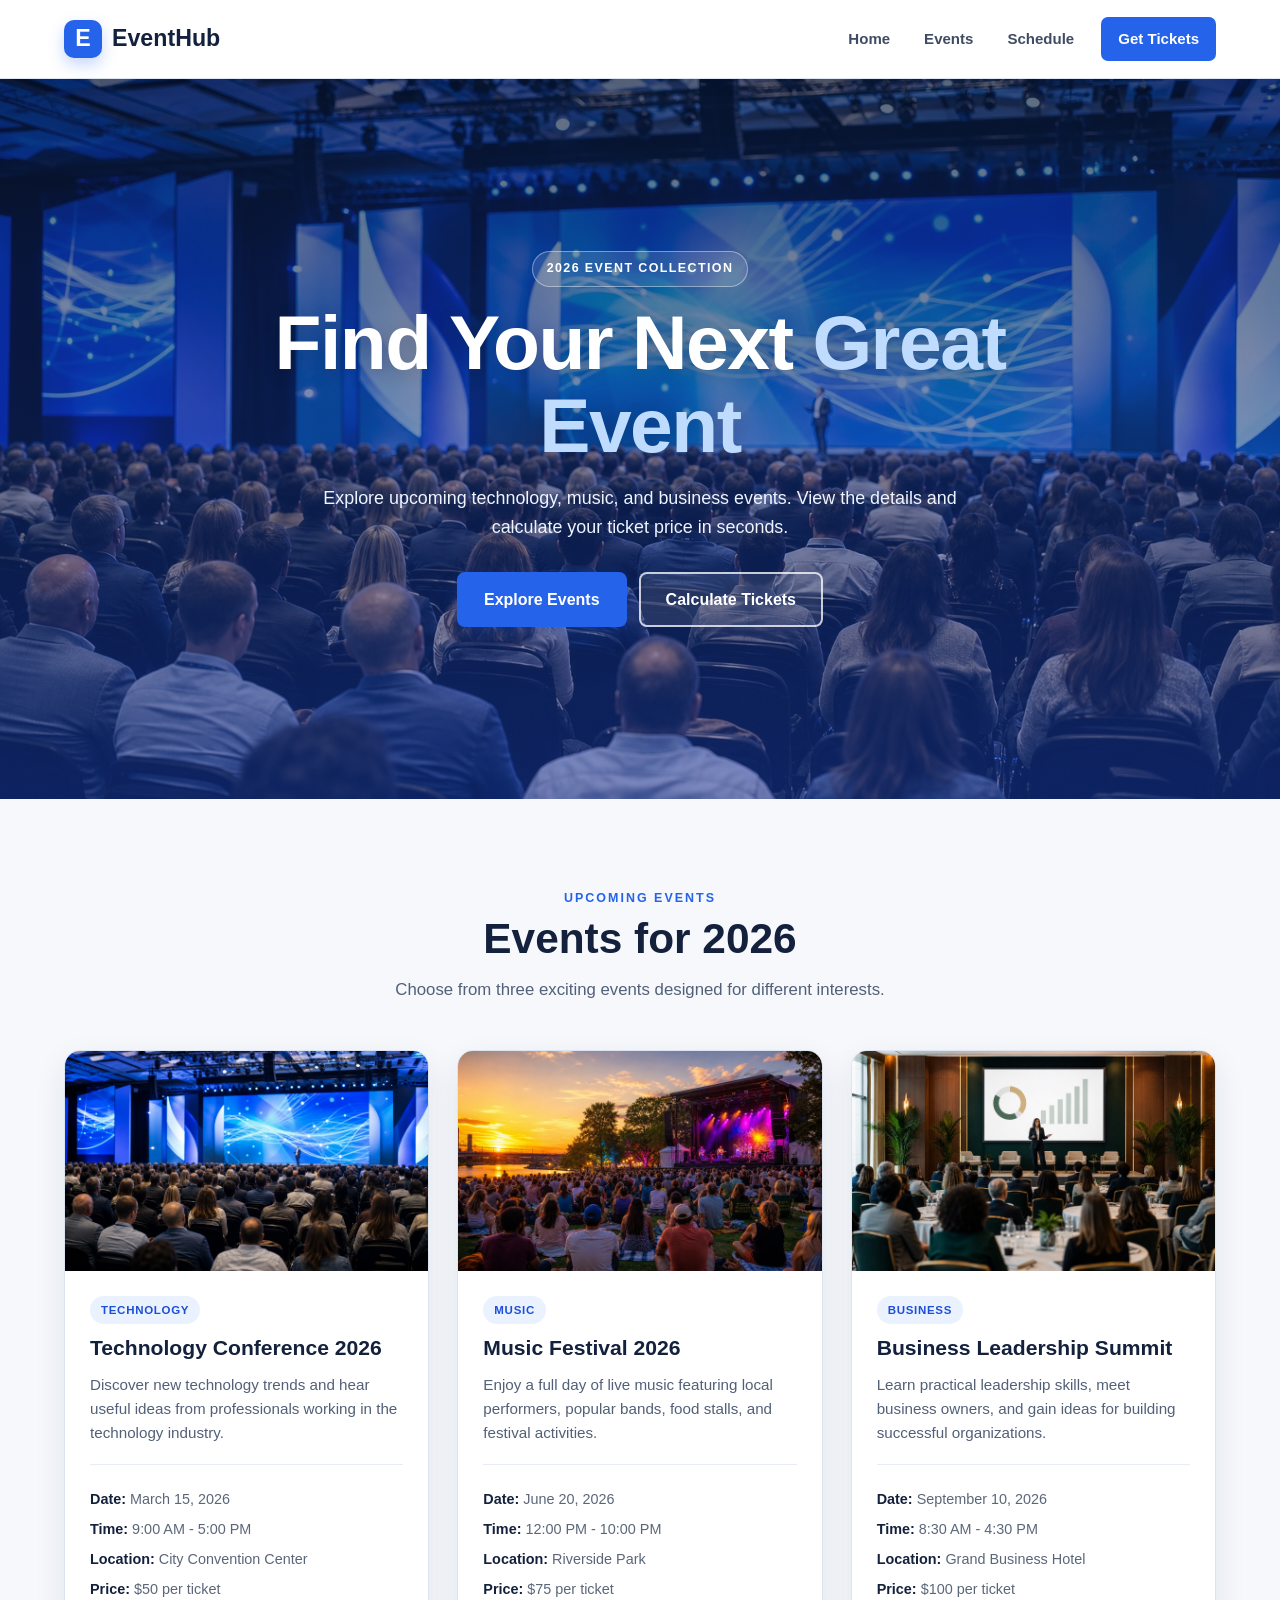
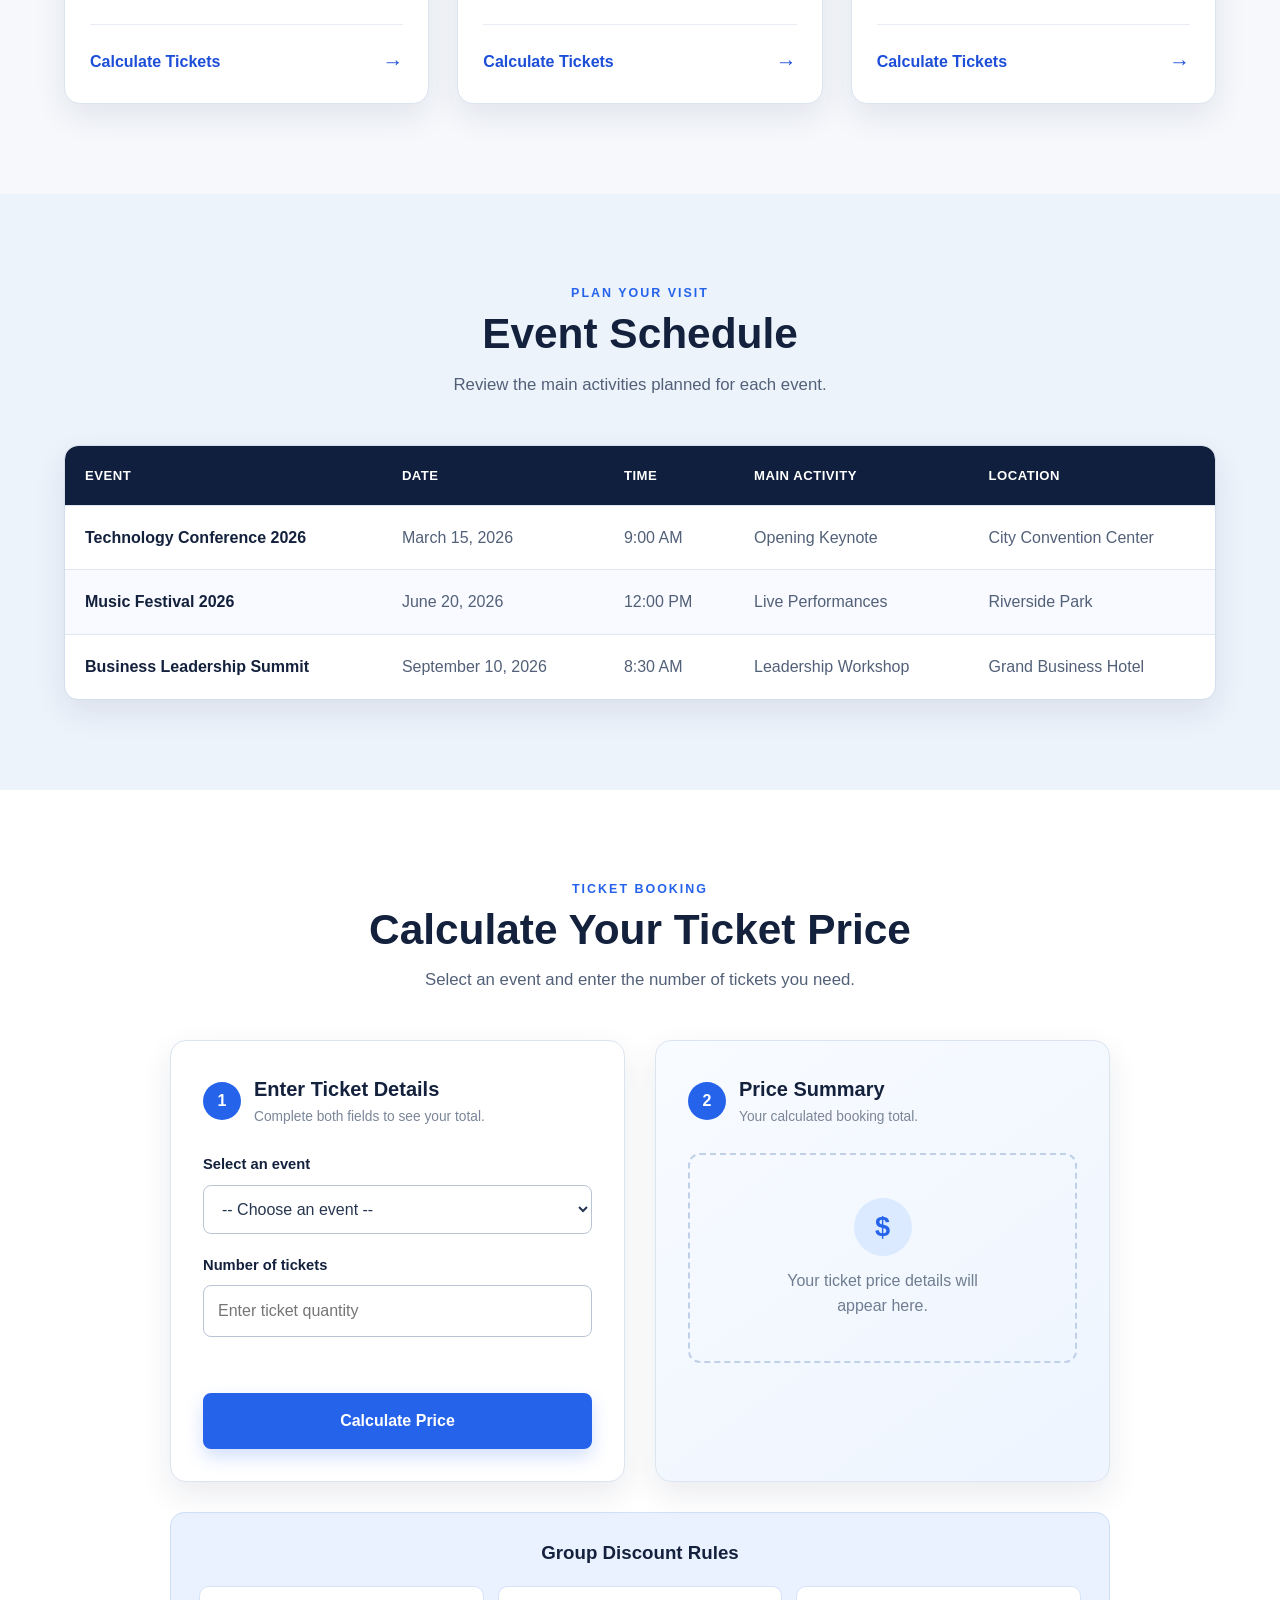
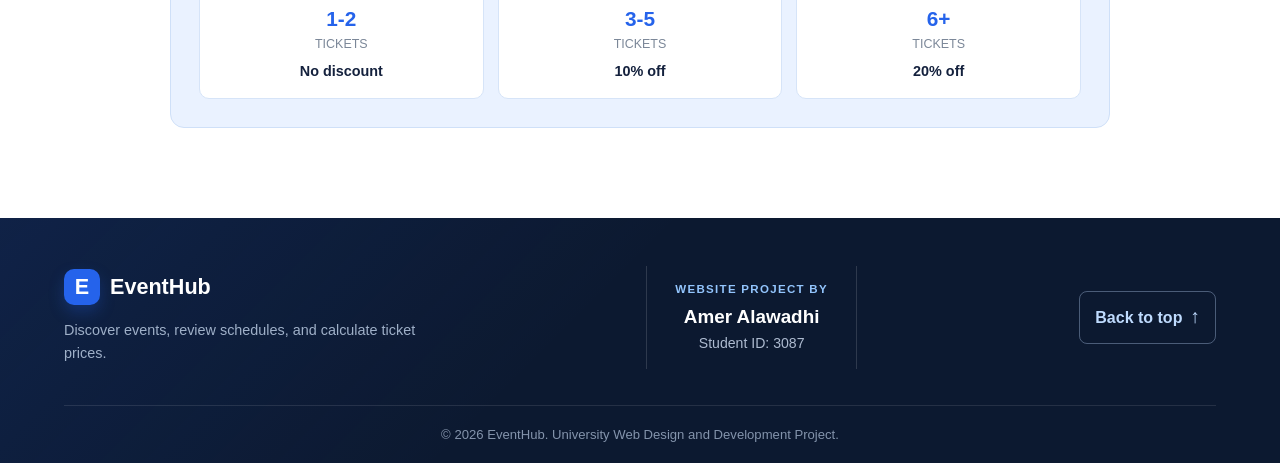
==== event-information-website/index.html @ 2c6b584b "Add event information website" ====
<!DOCTYPE html>
<html lang="en">
<head>
    <meta charset="UTF-8">
    <meta name="viewport" content="width=device-width, initial-scale=1.0">
    <meta name="description" content="View upcoming events, schedules, and calculate ticket prices.">
    <title>EventHub | Event Information Website</title>
    <link rel="stylesheet" href="style.css">
</head>
<body>
    <!-- Website header and navigation -->
    <header class="site-header">
        <div class="container header-content">
            <a class="logo" href="#home">
                <span class="logo-mark">E</span>
                <span>EventHub</span>
            </a>

            <nav aria-label="Main navigation">
                <ul class="nav-list">
                    <li><a href="#home">Home</a></li>
                    <li><a href="#events">Events</a></li>
                    <li><a href="#schedule">Schedule</a></li>
                    <li><a class="nav-button" href="#tickets">Get Tickets</a></li>
                </ul>
            </nav>
        </div>
    </header>

    <main>
        <!-- Introductory section -->
        <section class="hero" id="home">
            <div class="container hero-content">
                <p class="hero-badge">2026 Event Collection</p>
                <h1>Find Your Next <span>Great Event</span></h1>
                <p>
                    Explore upcoming technology, music, and business events.
                    View the details and calculate your ticket price in seconds.
                </p>
                <div class="hero-actions">
                    <a class="button" href="#events">Explore Events</a>
                    <a class="button button-secondary" href="#tickets">Calculate Tickets</a>
                </div>
            </div>
        </section>

        <!-- Event cards section -->
        <section class="section" id="events">
            <div class="container">
                <div class="section-heading">
                    <p class="section-label">Upcoming Events</p>
                    <h2>Events for 2026</h2>
                    <p>Choose from three exciting events designed for different interests.</p>
                </div>

                <div class="event-grid">
                    <article class="event-card">
                        <img
                            src="images/technology-conference.jpg"
                            alt="Audience watching a presentation at a modern technology conference"
                        >
                        <div class="event-card-content">
                            <span class="event-category">Technology</span>
                            <h3>Technology Conference 2026</h3>
                            <p>
                                Discover new technology trends and hear useful ideas
                                from professionals working in the technology industry.
                            </p>
                            <ul class="event-details">
                                <li><strong>Date:</strong> March 15, 2026</li>
                                <li><strong>Time:</strong> 9:00 AM - 5:00 PM</li>
                                <li><strong>Location:</strong> City Convention Center</li>
                                <li><strong>Price:</strong> $50 per ticket</li>
                            </ul>
                            <a class="card-link" href="#tickets" data-event="technology">
                                Calculate Tickets <span aria-hidden="true">&rarr;</span>
                            </a>
                        </div>
                    </article>

                    <article class="event-card">
                        <img
                            src="images/music-festival.jpg"
                            alt="Crowd enjoying an outdoor music festival at sunset"
                        >
                        <div class="event-card-content">
                            <span class="event-category">Music</span>
                            <h3>Music Festival 2026</h3>
                            <p>
                                Enjoy a full day of live music featuring local performers,
                                popular bands, food stalls, and festival activities.
                            </p>
                            <ul class="event-details">
                                <li><strong>Date:</strong> June 20, 2026</li>
                                <li><strong>Time:</strong> 12:00 PM - 10:00 PM</li>
                                <li><strong>Location:</strong> Riverside Park</li>
                                <li><strong>Price:</strong> $75 per ticket</li>
                            </ul>
                            <a class="card-link" href="#tickets" data-event="music">
                                Calculate Tickets <span aria-hidden="true">&rarr;</span>
                            </a>
                        </div>
                    </article>

                    <article class="event-card">
                        <img
                            src="images/business-summit.jpg"
                            alt="Professional presenter speaking at a business leadership summit"
                        >
                        <div class="event-card-content">
                            <span class="event-category">Business</span>
                            <h3>Business Leadership Summit</h3>
                            <p>
                                Learn practical leadership skills, meet business owners,
                                and gain ideas for building successful organizations.
                            </p>
                            <ul class="event-details">
                                <li><strong>Date:</strong> September 10, 2026</li>
                                <li><strong>Time:</strong> 8:30 AM - 4:30 PM</li>
                                <li><strong>Location:</strong> Grand Business Hotel</li>
                                <li><strong>Price:</strong> $100 per ticket</li>
                            </ul>
                            <a class="card-link" href="#tickets" data-event="business">
                                Calculate Tickets <span aria-hidden="true">&rarr;</span>
                            </a>
                        </div>
                    </article>
                </div>
            </div>
        </section>

        <!-- Event schedule table -->
        <section class="section schedule-section" id="schedule">
            <div class="container">
                <div class="section-heading">
                    <p class="section-label">Plan Your Visit</p>
                    <h2>Event Schedule</h2>
                    <p>Review the main activities planned for each event.</p>
                </div>

                <div class="table-wrapper">
                    <table>
                        <thead>
                            <tr>
                                <th>Event</th>
                                <th>Date</th>
                                <th>Time</th>
                                <th>Main Activity</th>
                                <th>Location</th>
                            </tr>
                        </thead>
                        <tbody>
                            <tr>
                                <td>Technology Conference 2026</td>
                                <td>March 15, 2026</td>
                                <td>9:00 AM</td>
                                <td>Opening Keynote</td>
                                <td>City Convention Center</td>
                            </tr>
                            <tr>
                                <td>Music Festival 2026</td>
                                <td>June 20, 2026</td>
                                <td>12:00 PM</td>
                                <td>Live Performances</td>
                                <td>Riverside Park</td>
                            </tr>
                            <tr>
                                <td>Business Leadership Summit</td>
                                <td>September 10, 2026</td>
                                <td>8:30 AM</td>
                                <td>Leadership Workshop</td>
                                <td>Grand Business Hotel</td>
                            </tr>
                        </tbody>
                    </table>
                </div>
            </div>
        </section>

        <!-- Ticket price calculator -->
        <section class="section" id="tickets">
            <div class="container">
                <div class="section-heading">
                    <p class="section-label">Ticket Booking</p>
                    <h2>Calculate Your Ticket Price</h2>
                    <p>Select an event and enter the number of tickets you need.</p>
                </div>

                <div class="ticket-layout">
                    <form class="ticket-form" id="ticket-form" novalidate>
                        <div class="form-heading">
                            <span>1</span>
                            <div>
                                <h3>Enter Ticket Details</h3>
                                <p>Complete both fields to see your total.</p>
                            </div>
                        </div>

                        <div class="form-group">
                            <label for="event-select">Select an event</label>
                            <select id="event-select" name="event">
                                <option value="">-- Choose an event --</option>
                                <option value="technology">Technology Conference 2026 - $50</option>
                                <option value="music">Music Festival 2026 - $75</option>
                                <option value="business">Business Leadership Summit - $100</option>
                            </select>
                        </div>

                        <div class="form-group">
                            <label for="ticket-quantity">Number of tickets</label>
                            <input
                                type="number"
                                id="ticket-quantity"
                                name="quantity"
                                min="1"
                                step="1"
                                placeholder="Enter ticket quantity"
                            >
                        </div>

                        <p class="error-message" id="error-message" role="alert"></p>
                        <button class="button calculate-button" type="submit">
                            Calculate Price
                        </button>
                    </form>

                    <div class="price-result" id="price-result" aria-live="polite">
                        <div class="form-heading">
                            <span>2</span>
                            <div>
                                <h3>Price Summary</h3>
                                <p>Your calculated booking total.</p>
                            </div>
                        </div>

                        <div class="result-placeholder" id="result-placeholder">
                            <span class="placeholder-icon" aria-hidden="true">$</span>
                            <p>Your ticket price details will appear here.</p>
                        </div>

                        <dl class="result-details" id="result-details" hidden>
                            <div>
                                <dt>Selected event</dt>
                                <dd id="result-event"></dd>
                            </div>
                            <div>
                                <dt>Ticket quantity</dt>
                                <dd id="result-quantity"></dd>
                            </div>
                            <div>
                                <dt>Original price</dt>
                                <dd id="result-original"></dd>
                            </div>
                            <div>
                                <dt>Discount amount</dt>
                                <dd id="result-discount"></dd>
                            </div>
                            <div class="total-row">
                                <dt>Final total price</dt>
                                <dd id="result-total"></dd>
                            </div>
                        </dl>
                    </div>
                </div>

                <div class="discount-info">
                    <h3>Group Discount Rules</h3>
                    <ul>
                        <li><strong>1-2</strong><span>Tickets</span><b>No discount</b></li>
                        <li><strong>3-5</strong><span>Tickets</span><b>10% off</b></li>
                        <li><strong>6+</strong><span>Tickets</span><b>20% off</b></li>
                    </ul>
                </div>
            </div>
        </section>
    </main>

    <!-- Website footer -->
    <footer class="site-footer">
        <div class="container footer-content">
            <div class="footer-brand">
                <a class="footer-logo" href="#home">
                    <span class="logo-mark">E</span>
                    <span>EventHub</span>
                </a>
                <p>Discover events, review schedules, and calculate ticket prices.</p>
            </div>

            <div class="student-credit">
                <span>Website Project By</span>
                <strong>Amer Alawadhi</strong>
                <p>Student ID: 3087</p>
            </div>

            <a class="back-to-top" href="#home">
                Back to top <span aria-hidden="true">&uarr;</span>
            </a>
        </div>

        <div class="container footer-bottom">
            <p>&copy; 2026 EventHub. University Web Design and Development Project.</p>
        </div>
    </footer>

    <script src="script.js"></script>
</body>
</html>
---- event-information-website/style.css ----
/* Color and spacing values used throughout the website */
:root {
    --primary-color: #2563eb;
    --primary-dark: #1d4ed8;
    --navy: #0f1f3d;
    --heading-color: #14213d;
    --text-color: #526078;
    --light-background: #f6f8fc;
    --light-blue: #eaf2ff;
    --border-color: #dce4f0;
    --white: #ffffff;
    --shadow: 0 12px 32px rgba(20, 33, 61, 0.09);
}

/* Basic page setup */
* {
    box-sizing: border-box;
}

html {
    scroll-behavior: smooth;
    scroll-padding-top: 88px;
}

body {
    margin: 0;
    color: var(--text-color);
    background-color: var(--light-background);
    font-family: Arial, Helvetica, sans-serif;
    line-height: 1.6;
}

img {
    display: block;
    max-width: 100%;
}

a {
    color: inherit;
}

[hidden] {
    display: none !important;
}

.container {
    width: min(1160px, 90%);
    margin: 0 auto;
}

.section {
    padding: 90px 0;
}

.section-heading {
    max-width: 680px;
    margin: 0 auto 46px;
    text-align: center;
}

.section-heading h2 {
    margin: 5px 0 12px;
    color: var(--heading-color);
    font-size: clamp(2rem, 4vw, 2.65rem);
    line-height: 1.2;
}

.section-heading p:last-child {
    margin: 0;
    color: var(--text-color);
    font-size: 1.05rem;
}

.section-label {
    margin: 0;
    color: var(--primary-color);
    font-size: 0.78rem;
    font-weight: bold;
    letter-spacing: 2px;
    text-transform: uppercase;
}

/* Header and navigation use Flexbox */
.site-header {
    position: sticky;
    top: 0;
    z-index: 10;
    border-bottom: 1px solid rgba(220, 228, 240, 0.9);
    background-color: rgba(255, 255, 255, 0.96);
    box-shadow: 0 4px 18px rgba(20, 33, 61, 0.05);
}

.header-content {
    display: flex;
    align-items: center;
    justify-content: space-between;
    min-height: 78px;
}

.logo {
    display: flex;
    align-items: center;
    gap: 10px;
    color: var(--heading-color);
    font-size: 1.45rem;
    font-weight: bold;
    text-decoration: none;
}

.logo-mark {
    display: grid;
    place-items: center;
    width: 38px;
    height: 38px;
    border-radius: 10px;
    color: var(--white);
    background-color: var(--primary-color);
    box-shadow: 0 7px 15px rgba(37, 99, 235, 0.25);
}

.nav-list {
    display: flex;
    align-items: center;
    gap: 8px;
    margin: 0;
    padding: 0;
    list-style: none;
}

.nav-list a {
    display: block;
    padding: 9px 13px;
    border-radius: 7px;
    color: #3f4c63;
    font-size: 0.94rem;
    font-weight: bold;
    text-decoration: none;
    transition: color 0.2s ease, background-color 0.2s ease;
}

.nav-list a:hover,
.nav-list a:focus {
    color: var(--primary-color);
    background-color: var(--light-blue);
}

.nav-list .nav-button {
    margin-left: 6px;
    padding: 10px 17px;
    color: var(--white);
    background-color: var(--primary-color);
}

.nav-list .nav-button:hover,
.nav-list .nav-button:focus {
    color: var(--white);
    background-color: var(--primary-dark);
}

/* Hero section */
.hero {
    display: flex;
    align-items: center;
    min-height: 580px;
    height: 80vh;
    padding: 70px 0;
    color: var(--white);
    background:
        linear-gradient(rgba(9, 25, 54, 0.64), rgba(29, 78, 216, 0.44)),
        url("images/technology-conference.jpg") center / cover no-repeat;
    text-align: center;
}

.hero-content {
    max-width: 820px;
}

.hero-badge {
    display: inline-block;
    margin: 0 0 14px;
    padding: 7px 14px;
    border: 1px solid rgba(255, 255, 255, 0.4);
    border-radius: 30px;
    background-color: rgba(255, 255, 255, 0.12);
    font-size: 0.78rem;
    font-weight: bold;
    letter-spacing: 1.4px;
    text-transform: uppercase;
}

.hero h1 {
    max-width: 760px;
    margin: 0 auto 18px;
    font-size: clamp(2.7rem, 6vw, 4.8rem);
    line-height: 1.08;
    letter-spacing: -1.5px;
    text-shadow: 0 4px 18px rgba(0, 0, 0, 0.18);
}

.hero h1 span {
    color: #bfdbfe;
}

.hero > .hero-content > p:not(.hero-badge) {
    max-width: 670px;
    margin: 0 auto 30px;
    color: #edf4ff;
    font-size: 1.12rem;
}

.hero-actions {
    display: flex;
    flex-wrap: wrap;
    justify-content: center;
    gap: 12px;
}

.button {
    display: inline-block;
    padding: 13px 25px;
    border: 2px solid var(--primary-color);
    border-radius: 8px;
    color: var(--white);
    background-color: var(--primary-color);
    box-shadow: 0 8px 18px rgba(37, 99, 235, 0.2);
    font: inherit;
    font-weight: bold;
    text-decoration: none;
    cursor: pointer;
    transition: background-color 0.2s ease, border-color 0.2s ease, transform 0.2s ease;
}

.button:hover,
.button:focus {
    border-color: var(--primary-dark);
    background-color: var(--primary-dark);
    transform: translateY(-2px);
}

.button-secondary {
    border-color: rgba(255, 255, 255, 0.75);
    background-color: rgba(255, 255, 255, 0.1);
    box-shadow: none;
}

.button-secondary:hover,
.button-secondary:focus {
    border-color: var(--white);
    background-color: var(--white);
    color: var(--heading-color);
}

/* Event cards use CSS Grid */
.event-grid {
    display: grid;
    grid-template-columns: repeat(3, 1fr);
    gap: 28px;
}

.event-card {
    display: flex;
    overflow: hidden;
    flex-direction: column;
    border: 1px solid var(--border-color);
    border-radius: 16px;
    background-color: var(--white);
    box-shadow: var(--shadow);
    transition: transform 0.25s ease, box-shadow 0.25s ease;
}

.event-card:hover {
    transform: translateY(-7px);
    box-shadow: 0 20px 42px rgba(20, 33, 61, 0.14);
}

.event-card img {
    width: 100%;
    height: 220px;
    object-fit: cover;
    transition: transform 0.3s ease;
}

.event-card:hover img {
    transform: scale(1.025);
}

.event-card-content {
    display: flex;
    flex: 1;
    flex-direction: column;
    padding: 25px;
}

.event-category {
    align-self: flex-start;
    margin-bottom: 10px;
    padding: 5px 11px;
    border-radius: 20px;
    color: var(--primary-dark);
    background-color: var(--light-blue);
    font-size: 0.72rem;
    font-weight: bold;
    letter-spacing: 0.7px;
    text-transform: uppercase;
}

.event-card h3 {
    margin: 0 0 10px;
    color: var(--heading-color);
    font-size: 1.32rem;
    line-height: 1.35;
}

.event-card p {
    margin: 0 0 18px;
    color: var(--text-color);
    font-size: 0.95rem;
}

.event-details {
    margin: auto 0 20px;
    padding: 16px 0;
    border-top: 1px solid #e8edf5;
    border-bottom: 1px solid #e8edf5;
    list-style: none;
}

.event-details li {
    margin: 7px 0;
    color: #5b6679;
    font-size: 0.9rem;
}

.event-details strong {
    color: var(--heading-color);
}

.card-link {
    display: flex;
    align-items: center;
    justify-content: space-between;
    color: var(--primary-dark);
    font-weight: bold;
    text-decoration: none;
}

.card-link span {
    font-size: 1.3rem;
    transition: transform 0.2s ease;
}

.card-link:hover span,
.card-link:focus span {
    transform: translateX(4px);
}

/* Schedule table */
.schedule-section {
    background-color: #edf3fb;
}

.table-wrapper {
    overflow-x: auto;
    border: 1px solid #d5deec;
    border-radius: 14px;
    background-color: var(--white);
    box-shadow: var(--shadow);
}

table {
    width: 100%;
    border-collapse: collapse;
    text-align: left;
}

th,
td {
    padding: 19px 20px;
    border-bottom: 1px solid #e1e7f0;
}

th {
    color: var(--white);
    background-color: var(--navy);
    font-size: 0.82rem;
    letter-spacing: 0.5px;
    text-transform: uppercase;
}

th:first-child {
    border-top-left-radius: 13px;
}

th:last-child {
    border-top-right-radius: 13px;
}

td:first-child {
    color: var(--heading-color);
    font-weight: bold;
}

tbody tr:last-child td {
    border-bottom: 0;
}

tbody tr:nth-child(even) {
    background-color: #f8faff;
}

tbody tr:hover {
    background-color: var(--light-blue);
}

/* Ticket form and result use CSS Grid */
#tickets {
    background-color: var(--white);
}

.ticket-layout {
    display: grid;
    grid-template-columns: 1fr 1fr;
    gap: 30px;
    max-width: 940px;
    margin: 0 auto;
}

.ticket-form,
.price-result {
    padding: 32px;
    border: 1px solid var(--border-color);
    border-radius: 16px;
    background-color: var(--white);
    box-shadow: var(--shadow);
}

.price-result {
    background: linear-gradient(145deg, #f8fbff, #eef5ff);
}

.price-result.calculated {
    border-color: #93c5fd;
}

.form-heading {
    display: flex;
    align-items: center;
    gap: 13px;
    margin-bottom: 25px;
}

.form-heading > span {
    display: grid;
    flex: 0 0 38px;
    place-items: center;
    width: 38px;
    height: 38px;
    border-radius: 50%;
    color: var(--white);
    background-color: var(--primary-color);
    font-weight: bold;
}

.form-heading h3 {
    margin: 0;
    color: var(--heading-color);
    font-size: 1.25rem;
}

.form-heading p {
    margin: 1px 0 0;
    color: #7a8597;
    font-size: 0.86rem;
}

.form-group {
    margin-bottom: 20px;
}

.form-group label {
    display: block;
    margin-bottom: 8px;
    color: var(--heading-color);
    font-size: 0.92rem;
    font-weight: bold;
}

.form-group select,
.form-group input {
    width: 100%;
    min-height: 49px;
    padding: 12px 14px;
    border: 1px solid #b9c4d5;
    border-radius: 8px;
    color: #273650;
    background-color: var(--white);
    font: inherit;
    transition: border-color 0.2s ease, box-shadow 0.2s ease;
}

.form-group select:hover,
.form-group input:hover {
    border-color: #8493aa;
}

.form-group select:focus,
.form-group input:focus {
    outline: none;
    border-color: var(--primary-color);
    box-shadow: 0 0 0 3px #dbeafe;
}

.error-message {
    min-height: 24px;
    margin: 0 0 12px;
    color: #b91c1c;
    font-size: 0.9rem;
    font-weight: bold;
}

.calculate-button {
    width: 100%;
}

.result-placeholder {
    display: flex;
    align-items: center;
    justify-content: center;
    flex-direction: column;
    min-height: 210px;
    padding: 25px;
    border: 2px dashed #bfd0e8;
    border-radius: 12px;
    color: #6f7d91;
    text-align: center;
}

.result-placeholder p {
    max-width: 230px;
    margin: 12px 0 0;
}

.placeholder-icon {
    display: grid;
    place-items: center;
    width: 58px;
    height: 58px;
    border-radius: 50%;
    color: var(--primary-color);
    background-color: #dbeafe;
    font-size: 1.7rem;
    font-weight: bold;
}

.result-details {
    margin: 0;
}

.result-details div {
    display: flex;
    justify-content: space-between;
    gap: 20px;
    padding: 12px 0;
    border-bottom: 1px solid #dce5f2;
}

.result-details dt {
    color: #5f6d82;
    font-weight: bold;
}

.result-details dd {
    margin: 0;
    color: var(--heading-color);
    font-weight: bold;
    text-align: right;
}

.result-details .total-row {
    margin-top: 14px;
    padding: 17px;
    border: 0;
    border-radius: 9px;
    color: var(--white);
    background-color: var(--navy);
    font-size: 1.08rem;
}

.result-details .total-row dt,
.result-details .total-row dd {
    color: var(--white);
}

.discount-info {
    max-width: 940px;
    margin: 30px auto 0;
    padding: 25px 28px 28px;
    border: 1px solid #cfe0f8;
    border-radius: 14px;
    background-color: var(--light-blue);
}

.discount-info h3 {
    margin: 0 0 18px;
    color: var(--heading-color);
    text-align: center;
}

.discount-info ul {
    display: grid;
    grid-template-columns: repeat(3, 1fr);
    gap: 14px;
    margin: 0;
    padding: 0;
    list-style: none;
}

.discount-info li {
    display: flex;
    align-items: center;
    flex-direction: column;
    padding: 15px 10px;
    border: 1px solid #d6e4f8;
    border-radius: 10px;
    background-color: var(--white);
    text-align: center;
}

.discount-info strong {
    color: var(--primary-color);
    font-size: 1.3rem;
}

.discount-info span {
    color: #7b8798;
    font-size: 0.78rem;
    text-transform: uppercase;
}

.discount-info b {
    margin-top: 5px;
    color: var(--heading-color);
    font-size: 0.9rem;
}

/* Footer uses Flexbox */
.site-footer {
    padding: 48px 0 0;
    color: #cbd8eb;
    background:
        linear-gradient(135deg, rgba(37, 99, 235, 0.12), transparent 45%),
        #0c1930;
}

.footer-content {
    display: flex;
    align-items: center;
    justify-content: space-between;
    gap: 40px;
    padding-bottom: 36px;
}

.footer-brand {
    max-width: 360px;
}

.footer-logo {
    display: flex;
    align-items: center;
    gap: 10px;
    width: fit-content;
    color: var(--white);
    font-size: 1.35rem;
    font-weight: bold;
    text-decoration: none;
}

.footer-logo .logo-mark {
    width: 36px;
    height: 36px;
}

.footer-brand p {
    margin: 14px 0 0;
    color: #9fb0c8;
    font-size: 0.9rem;
}

.student-credit {
    padding: 14px 28px;
    border-right: 1px solid rgba(255, 255, 255, 0.14);
    border-left: 1px solid rgba(255, 255, 255, 0.14);
    text-align: center;
}

.student-credit span,
.student-credit strong {
    display: block;
}

.student-credit span {
    color: #93c5fd;
    font-size: 0.72rem;
    font-weight: bold;
    letter-spacing: 1.3px;
    text-transform: uppercase;
}

.student-credit strong {
    margin-top: 4px;
    color: var(--white);
    font-size: 1.18rem;
}

.student-credit p {
    margin: 0;
    color: #aebbd0;
    font-size: 0.88rem;
}

.back-to-top {
    display: flex;
    align-items: center;
    gap: 8px;
    padding: 10px 15px;
    border: 1px solid rgba(191, 219, 254, 0.35);
    border-radius: 8px;
    color: #bfdbfe;
    font-weight: bold;
    text-decoration: none;
    transition: color 0.2s ease, background-color 0.2s ease;
}

.back-to-top span {
    font-size: 1.2rem;
}

.back-to-top:hover,
.back-to-top:focus {
    color: var(--white);
    background-color: rgba(255, 255, 255, 0.08);
}

.footer-bottom {
    padding: 18px 0;
    border-top: 1px solid rgba(255, 255, 255, 0.1);
    color: #8494ac;
    font-size: 0.82rem;
    text-align: center;
}

.footer-bottom p {
    margin: 0;
}

/* Tablet layout */
@media (max-width: 900px) {
    .event-grid {
        grid-template-columns: repeat(2, 1fr);
    }

    .event-card:last-child {
        grid-column: 1 / -1;
        max-width: 550px;
        margin: 0 auto;
    }
}

/* Mobile layout */
@media (max-width: 700px) {
    html {
        scroll-padding-top: 125px;
    }

    .section {
        padding: 65px 0;
    }

    .header-content {
        flex-direction: column;
        gap: 9px;
        padding: 11px 0;
    }

    .logo-mark {
        width: 34px;
        height: 34px;
    }

    .nav-list {
        flex-wrap: wrap;
        justify-content: center;
        gap: 3px;
    }

    .nav-list a {
        padding: 7px 9px;
        font-size: 0.86rem;
    }

    .nav-list .nav-button {
        margin-left: 0;
        padding: 7px 10px;
    }

    .hero {
        min-height: 600px;
        height: 80vh;
        padding: 55px 0;
    }

    .event-grid,
    .ticket-layout,
    .discount-info ul {
        grid-template-columns: 1fr;
    }

    .event-card:last-child {
        grid-column: auto;
        max-width: none;
    }

    th,
    td {
        min-width: 155px;
        padding: 15px;
    }

    .ticket-form,
    .price-result {
        padding: 24px;
    }

    .footer-content {
        flex-direction: column;
        gap: 26px;
        text-align: center;
    }

    .footer-logo {
        margin: 0 auto;
    }

    .student-credit {
        width: 100%;
        max-width: 340px;
        padding: 18px;
        border-top: 1px solid rgba(255, 255, 255, 0.14);
        border-right: 0;
        border-bottom: 1px solid rgba(255, 255, 255, 0.14);
        border-left: 0;
    }
}

@media (max-width: 420px) {
    .hero h1 {
        font-size: 2.5rem;
    }

    .hero-actions {
        align-items: stretch;
        flex-direction: column;
    }

    .result-details div {
        flex-direction: column;
        gap: 4px;
    }

    .result-details dd {
        text-align: left;
    }
}
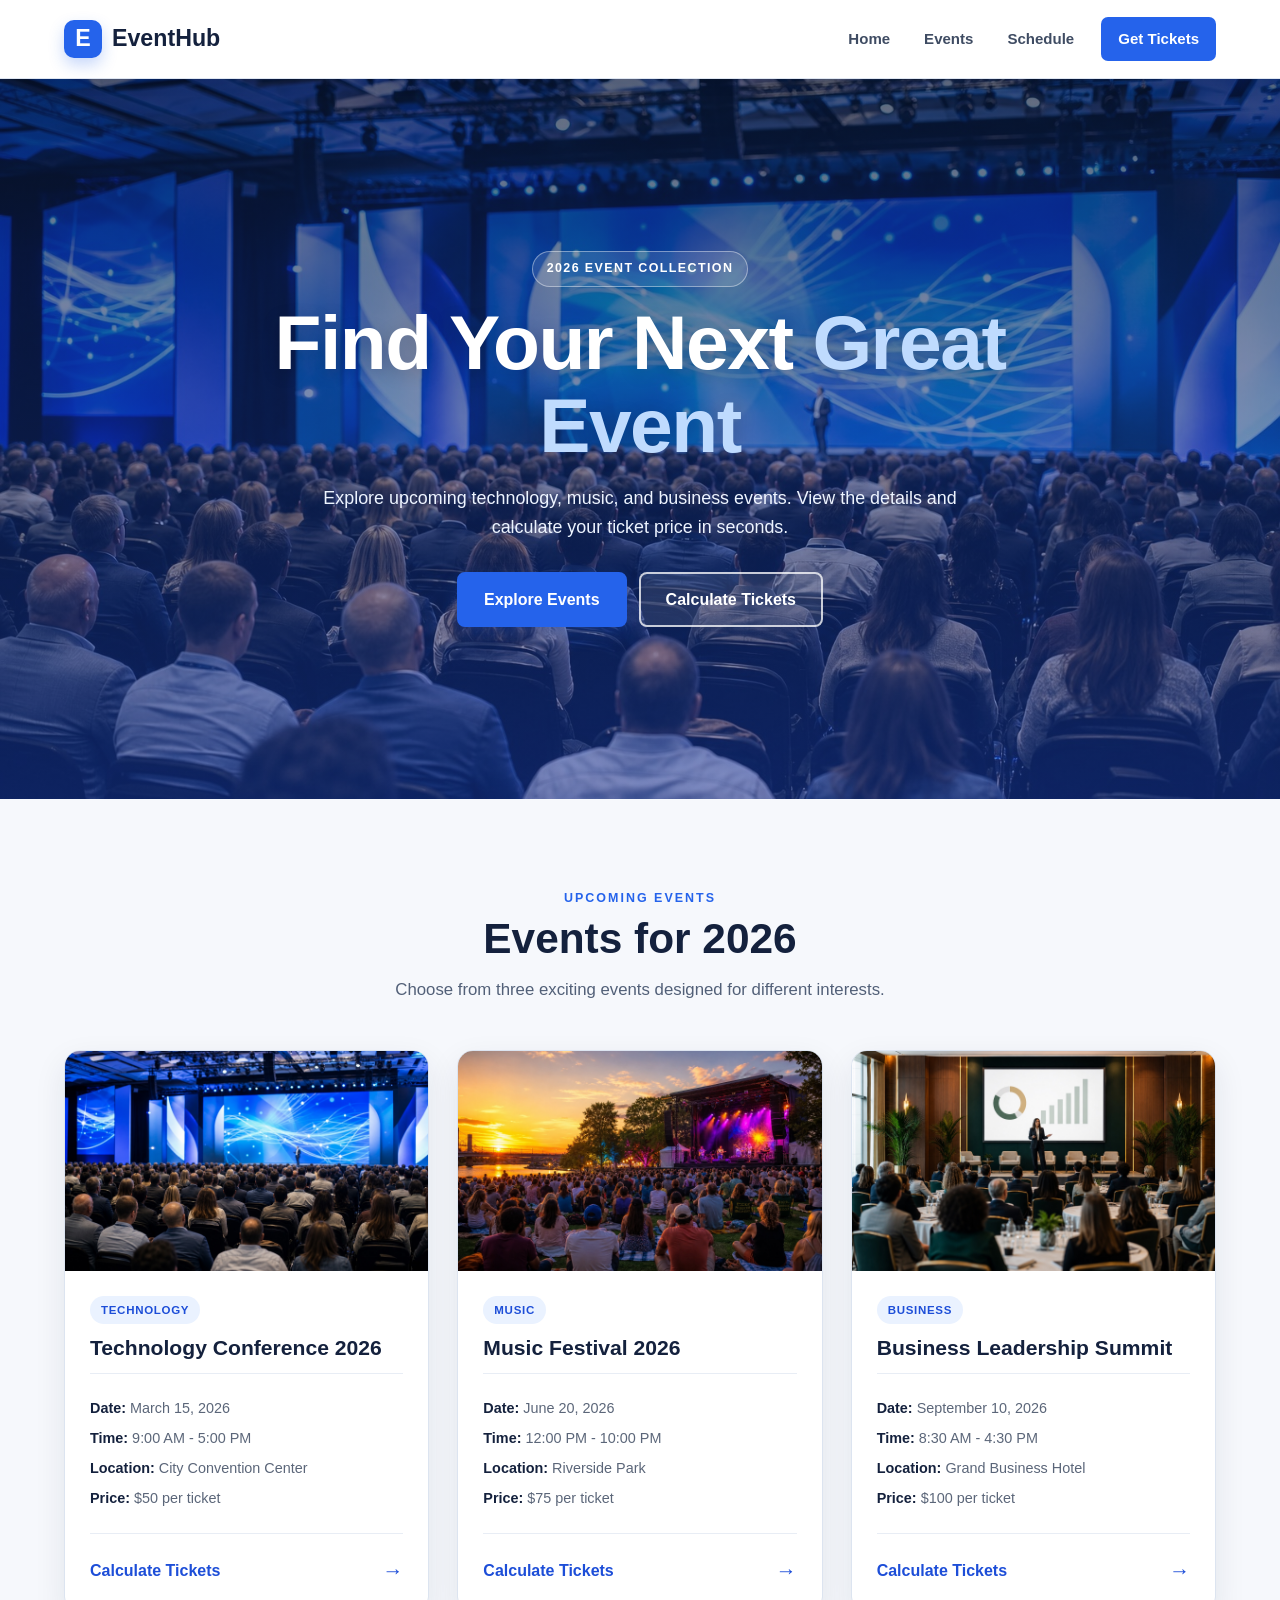
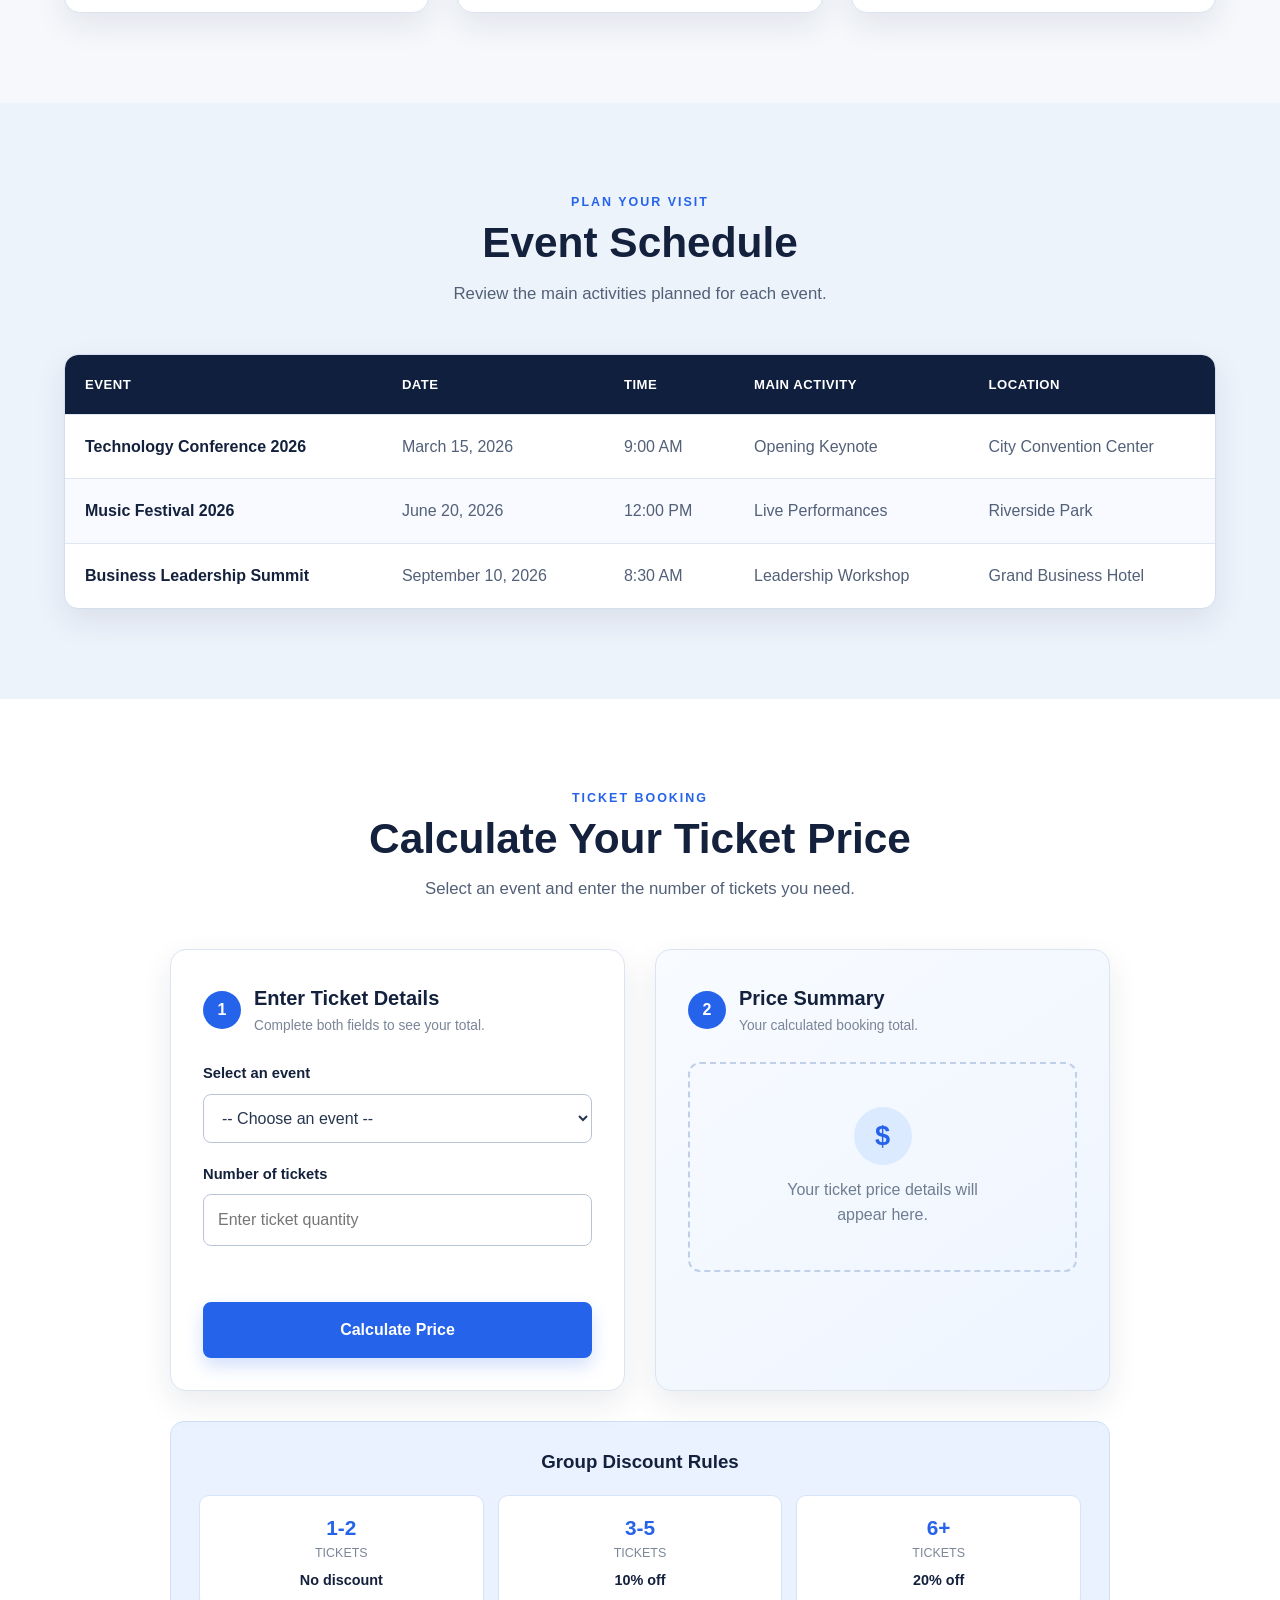
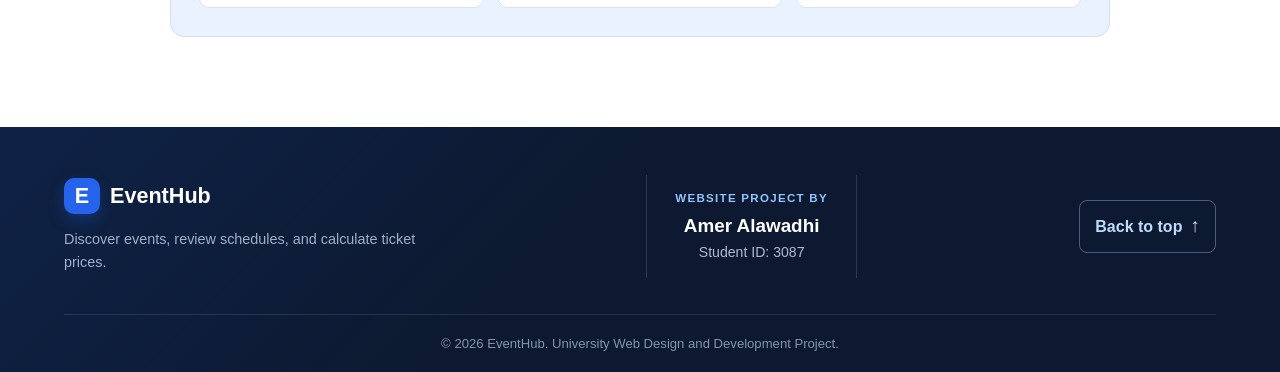
==== commit e2542107: "Remove event card descriptions" ====
--- a/event-information-website/index.html
+++ b/event-information-website/index.html
@@ -62,10 +62,6 @@
                         <div class="event-card-content">
                             <span class="event-category">Technology</span>
                             <h3>Technology Conference 2026</h3>
-                            <p>
-                                Discover new technology trends and hear useful ideas
-                                from professionals working in the technology industry.
-                            </p>
                             <ul class="event-details">
                                 <li><strong>Date:</strong> March 15, 2026</li>
                                 <li><strong>Time:</strong> 9:00 AM - 5:00 PM</li>
@@ -86,10 +82,6 @@
                         <div class="event-card-content">
                             <span class="event-category">Music</span>
                             <h3>Music Festival 2026</h3>
-                            <p>
-                                Enjoy a full day of live music featuring local performers,
-                                popular bands, food stalls, and festival activities.
-                            </p>
                             <ul class="event-details">
                                 <li><strong>Date:</strong> June 20, 2026</li>
                                 <li><strong>Time:</strong> 12:00 PM - 10:00 PM</li>
@@ -110,10 +102,6 @@
                         <div class="event-card-content">
                             <span class="event-category">Business</span>
                             <h3>Business Leadership Summit</h3>
-                            <p>
-                                Learn practical leadership skills, meet business owners,
-                                and gain ideas for building successful organizations.
-                            </p>
                             <ul class="event-details">
                                 <li><strong>Date:</strong> September 10, 2026</li>
                                 <li><strong>Time:</strong> 8:30 AM - 4:30 PM</li>
--- a/event-information-website/style.css
+++ b/event-information-website/style.css
@@ -311,12 +311,6 @@
     line-height: 1.35;
 }
 
-.event-card p {
-    margin: 0 0 18px;
-    color: var(--text-color);
-    font-size: 0.95rem;
-}
-
 .event-details {
     margin: auto 0 20px;
     padding: 16px 0;
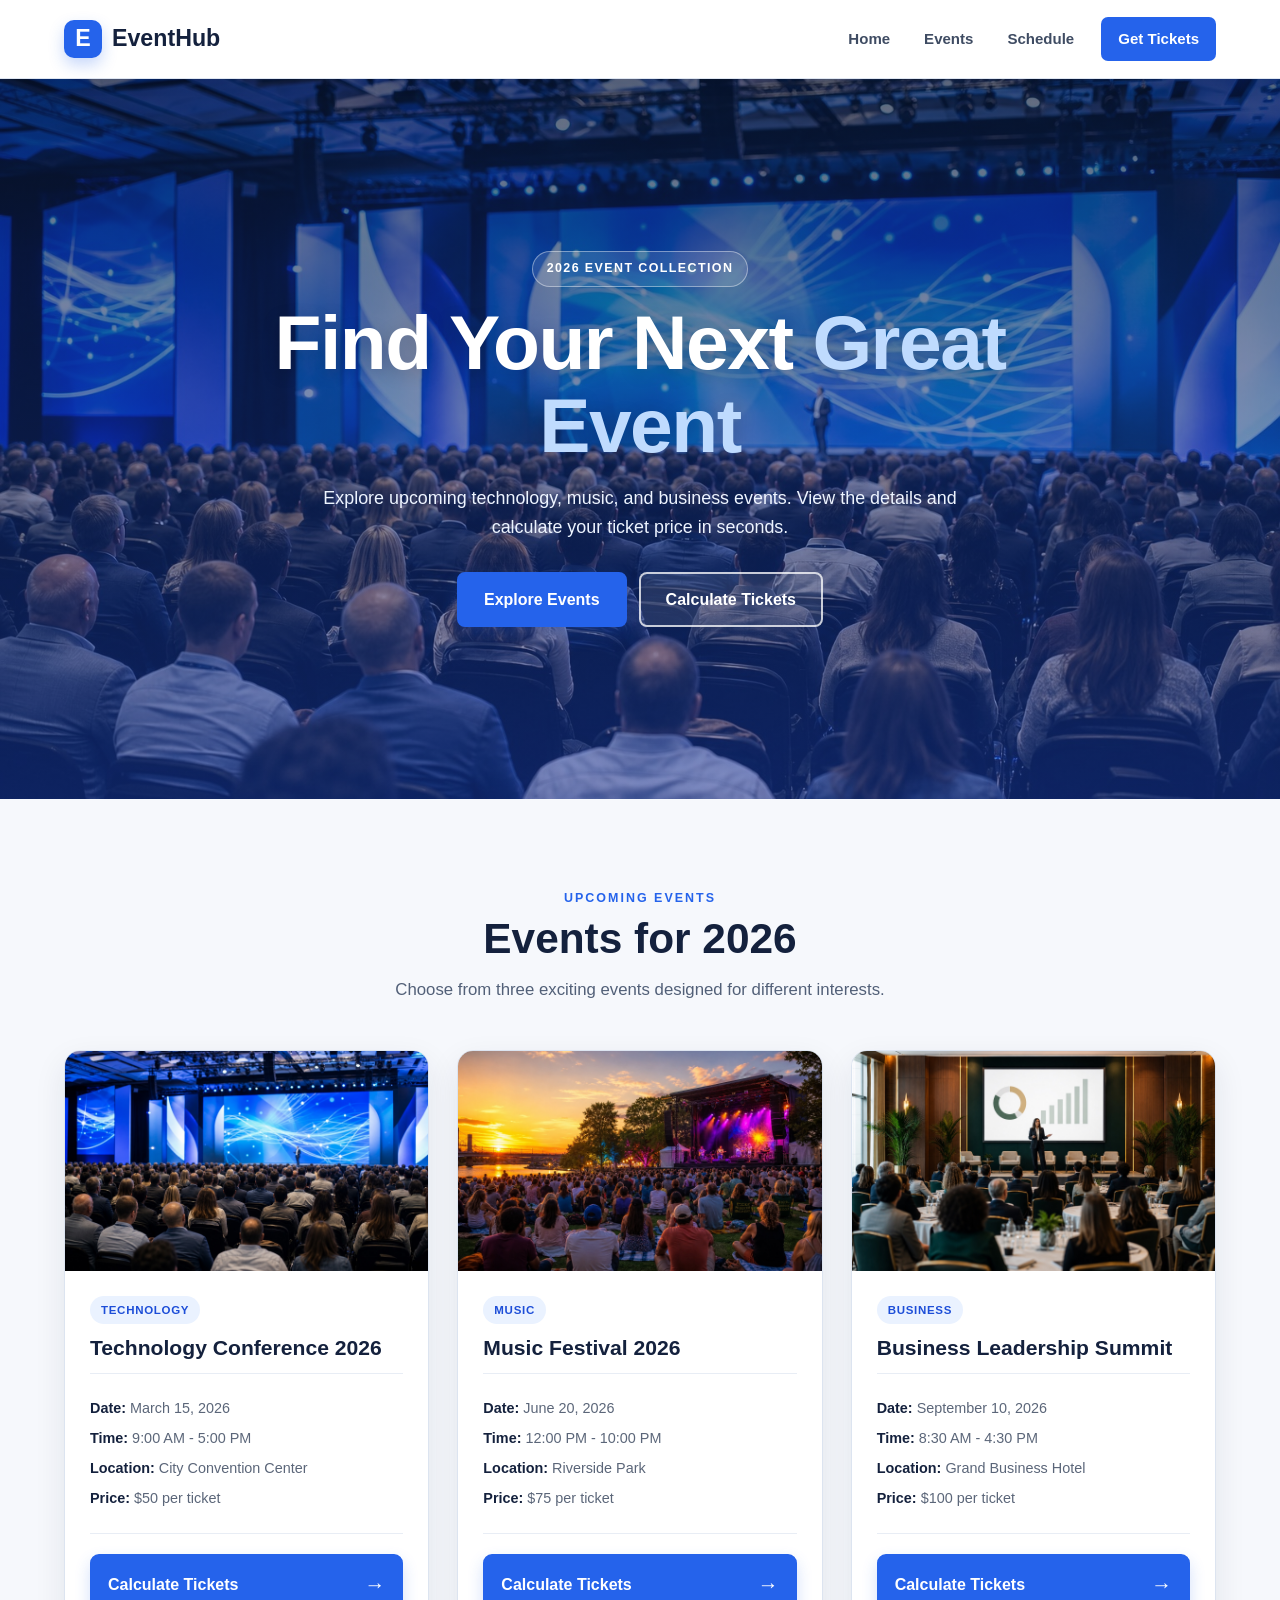
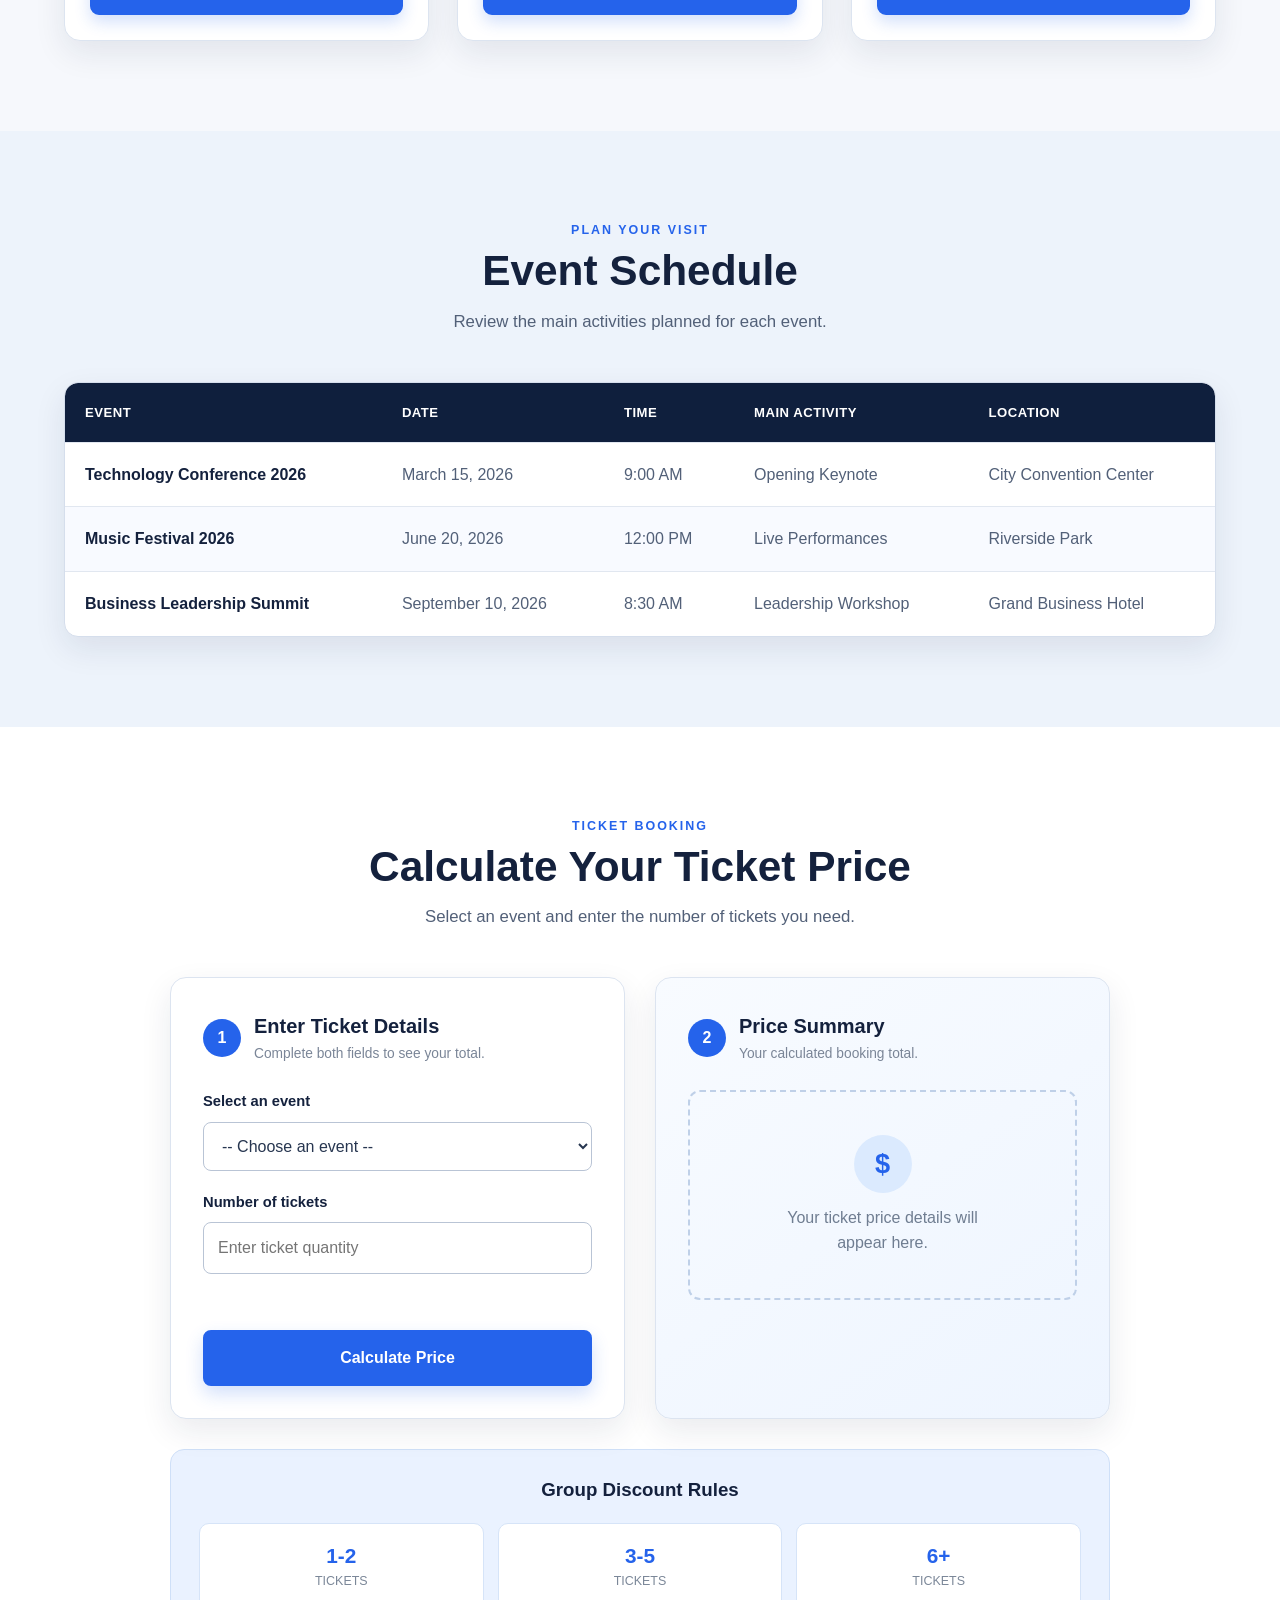
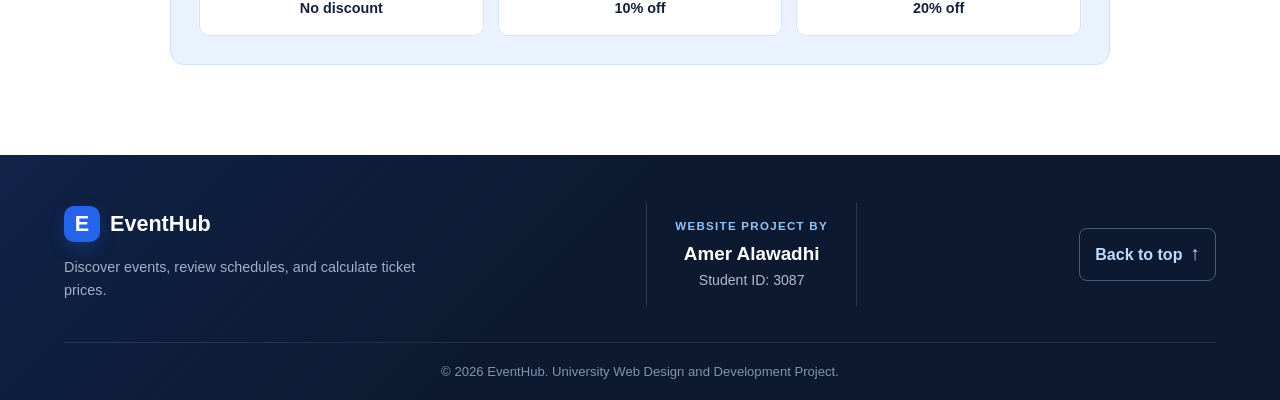
==== commit 9207a296: "Make event cards interactive" ====
--- a/event-information-website/index.html
+++ b/event-information-website/index.html
@@ -54,7 +54,7 @@
                 </div>
 
                 <div class="event-grid">
-                    <article class="event-card">
+                    <article class="event-card" data-event="technology" tabindex="0" role="link" aria-label="Calculate tickets for Technology Conference 2026">
                         <img
                             src="images/technology-conference.jpg"
                             alt="Audience watching a presentation at a modern technology conference"
@@ -74,7 +74,7 @@
                         </div>
                     </article>
 
-                    <article class="event-card">
+                    <article class="event-card" data-event="music" tabindex="0" role="link" aria-label="Calculate tickets for Music Festival 2026">
                         <img
                             src="images/music-festival.jpg"
                             alt="Crowd enjoying an outdoor music festival at sunset"
@@ -94,7 +94,7 @@
                         </div>
                     </article>
 
-                    <article class="event-card">
+                    <article class="event-card" data-event="business" tabindex="0" role="link" aria-label="Calculate tickets for Business Leadership Summit">
                         <img
                             src="images/business-summit.jpg"
                             alt="Professional presenter speaking at a business leadership summit"
--- a/event-information-website/style.css
+++ b/event-information-website/style.css
@@ -265,12 +265,19 @@
     border-radius: 16px;
     background-color: var(--white);
     box-shadow: var(--shadow);
+    cursor: pointer;
     transition: transform 0.25s ease, box-shadow 0.25s ease;
 }
 
-.event-card:hover {
+.event-card:hover,
+.event-card:focus {
+    outline: none;
     transform: translateY(-7px);
     box-shadow: 0 20px 42px rgba(20, 33, 61, 0.14);
+}
+
+.event-card:focus-visible {
+    box-shadow: 0 0 0 4px #bfdbfe, 0 20px 42px rgba(20, 33, 61, 0.14);
 }
 
 .event-card img {
@@ -333,14 +340,27 @@
     display: flex;
     align-items: center;
     justify-content: space-between;
-    color: var(--primary-dark);
+    padding: 12px 16px;
+    border: 2px solid var(--primary-color);
+    border-radius: 9px;
+    color: var(--white);
+    background-color: var(--primary-color);
+    box-shadow: 0 7px 16px rgba(37, 99, 235, 0.2);
     font-weight: bold;
     text-decoration: none;
+    transition: background-color 0.2s ease, border-color 0.2s ease, transform 0.2s ease;
 }
 
 .card-link span {
     font-size: 1.3rem;
     transition: transform 0.2s ease;
+}
+
+.card-link:hover,
+.card-link:focus {
+    border-color: var(--primary-dark);
+    background-color: var(--primary-dark);
+    transform: translateY(-2px);
 }
 
 .card-link:hover span,
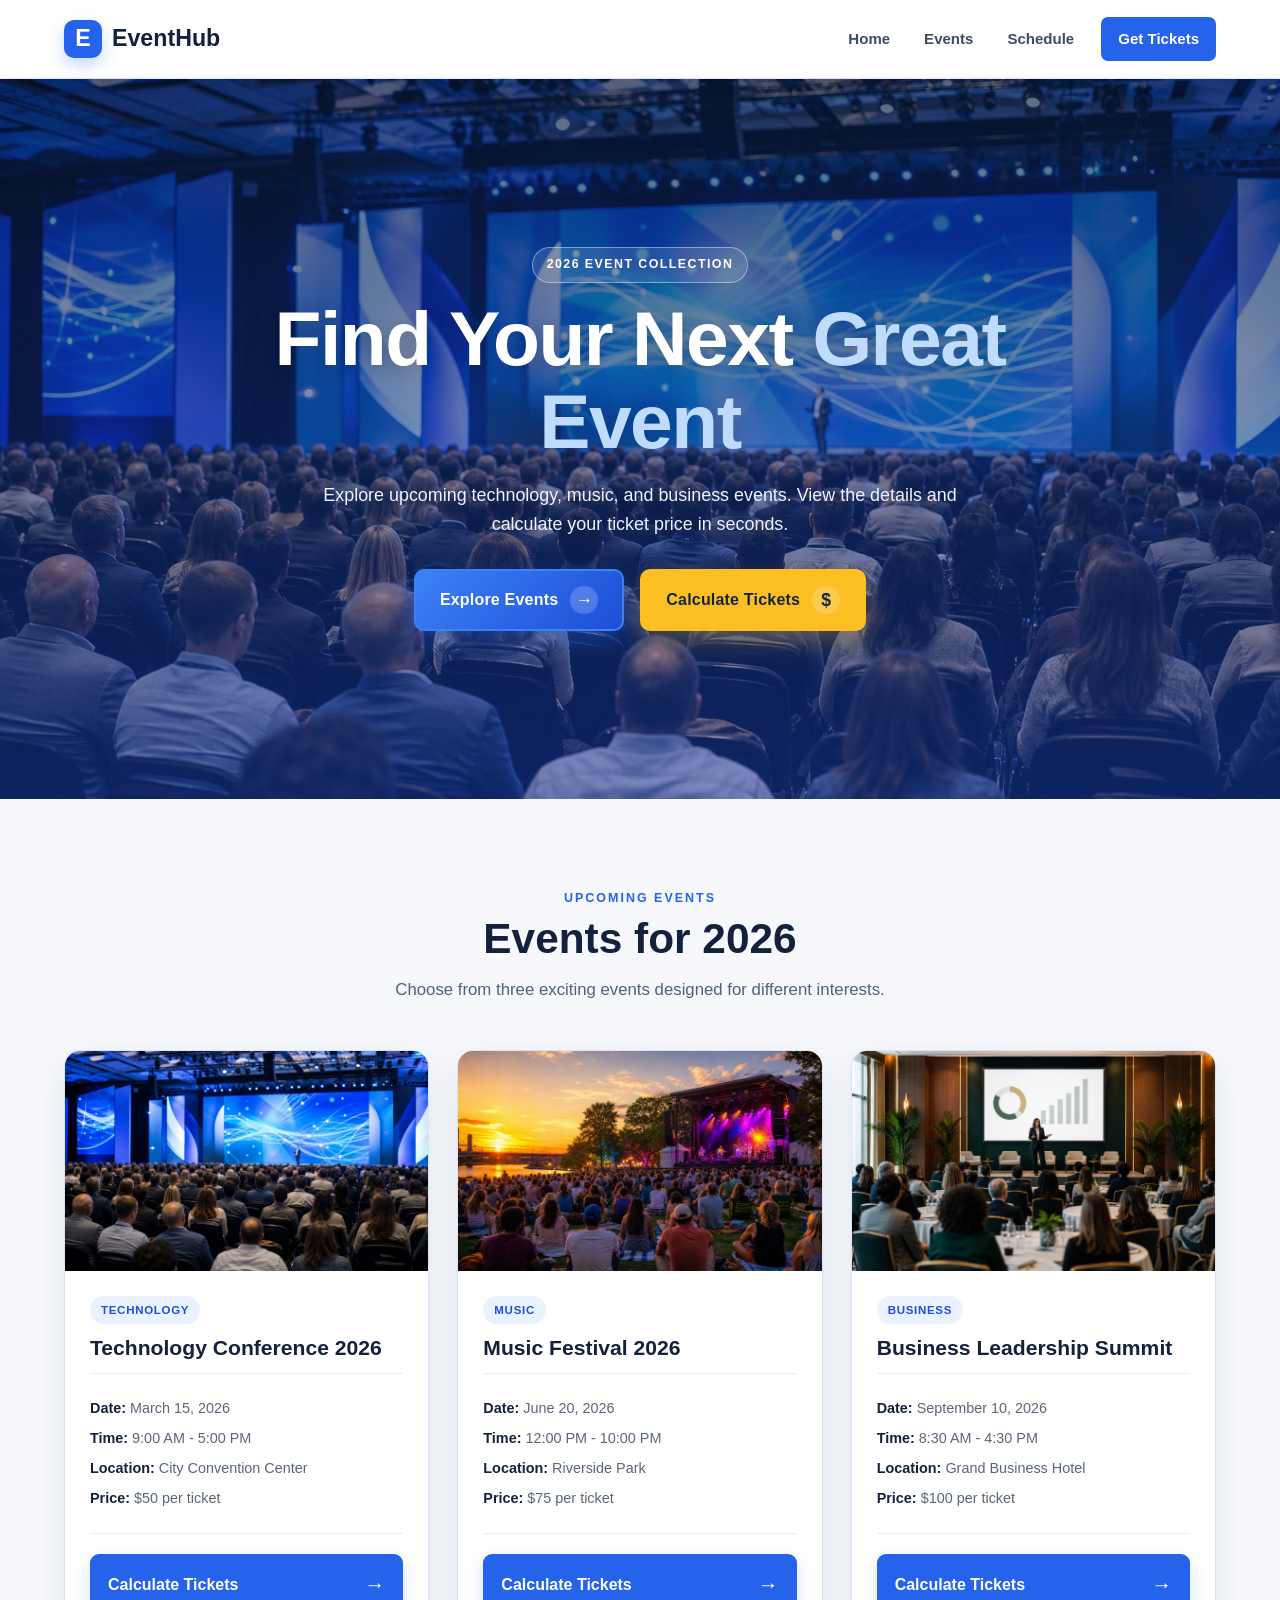
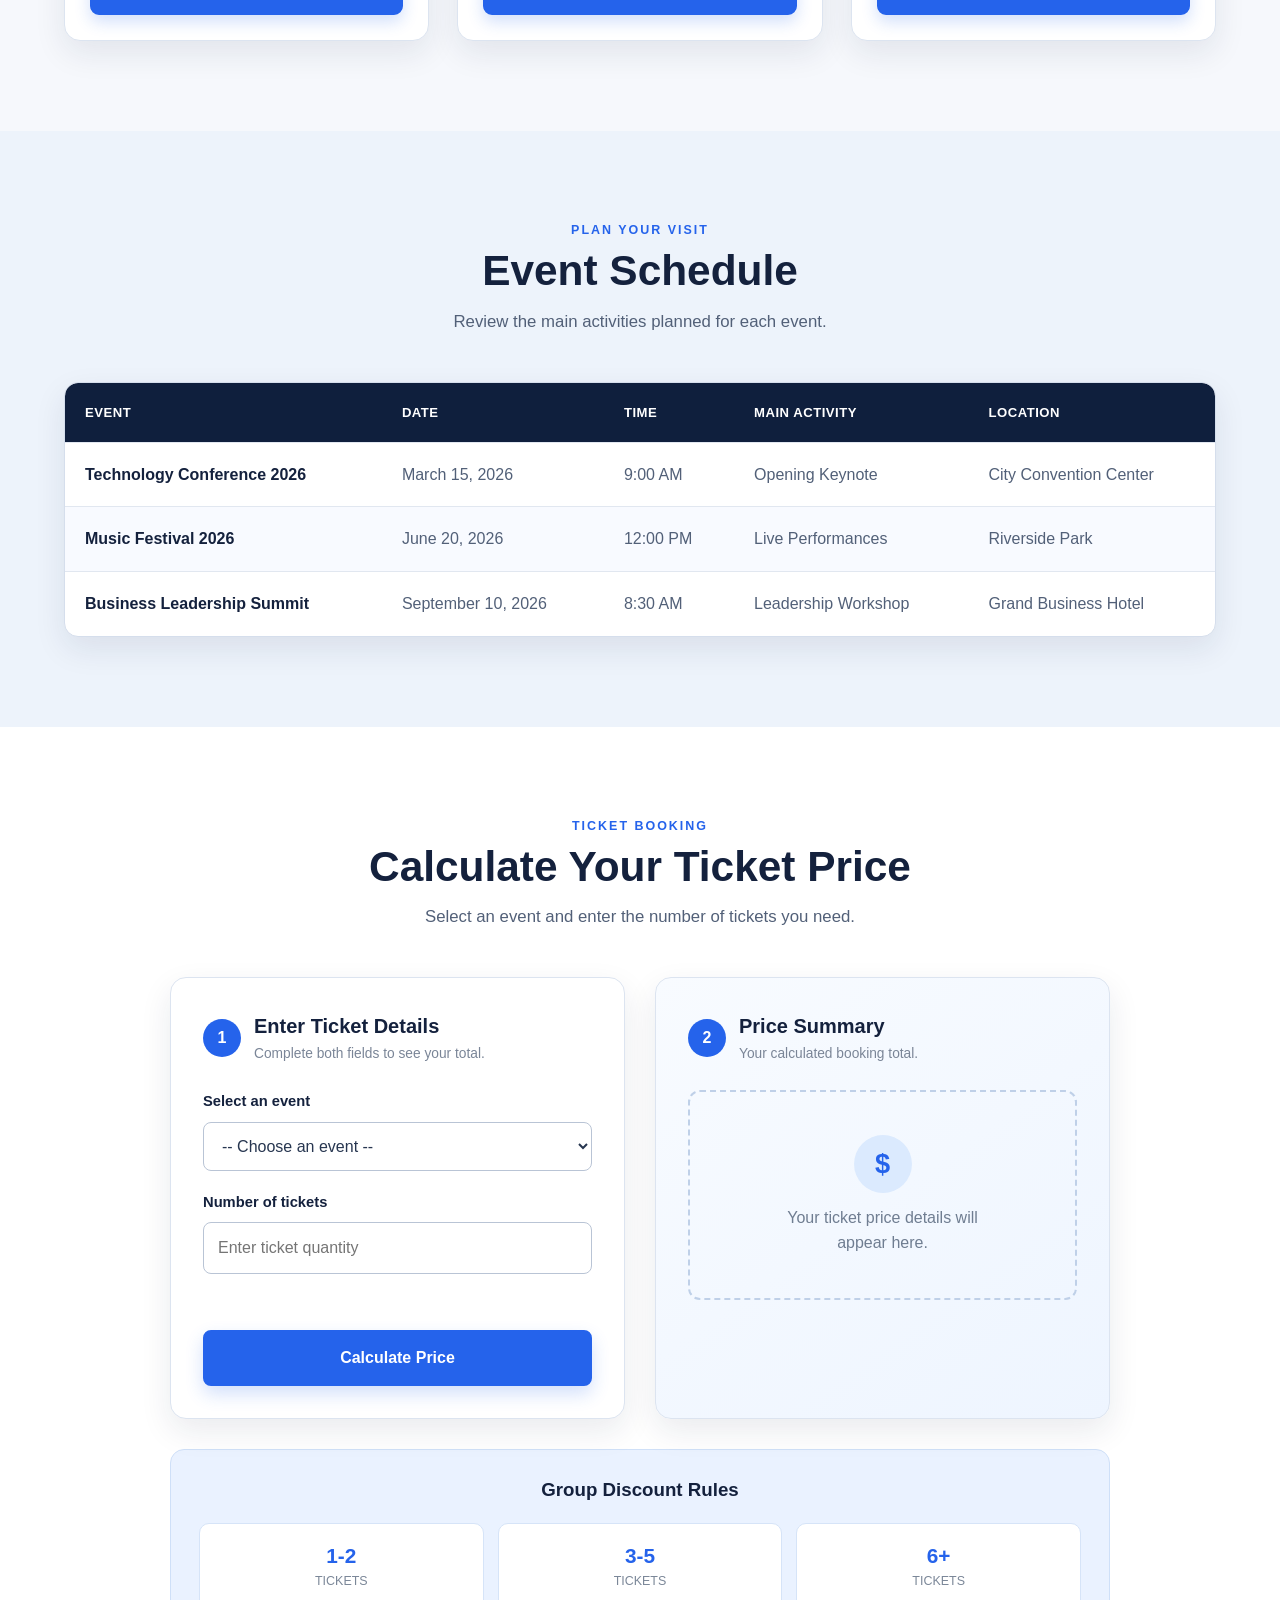
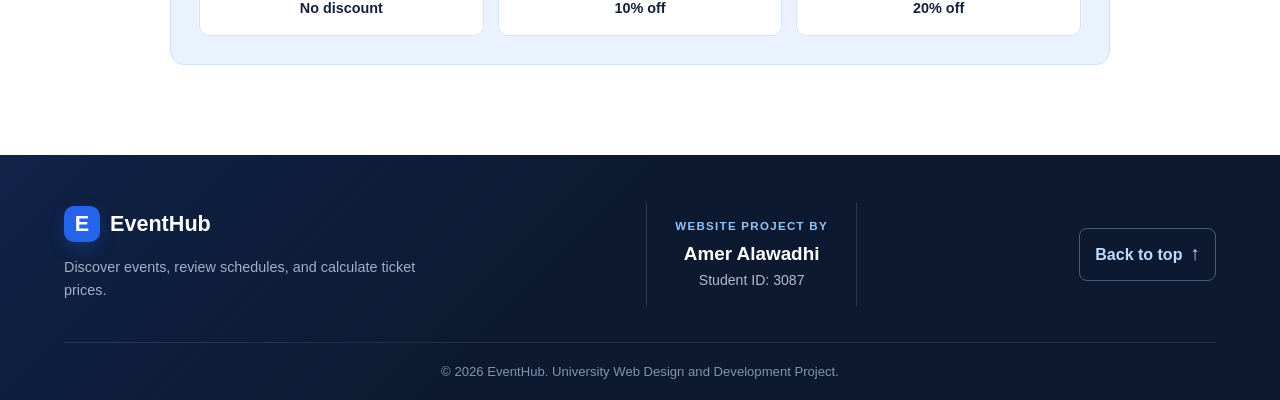
==== commit 50598865: "Improve hero call to action buttons" ====
--- a/event-information-website/index.html
+++ b/event-information-website/index.html
@@ -38,8 +38,12 @@
                     View the details and calculate your ticket price in seconds.
                 </p>
                 <div class="hero-actions">
-                    <a class="button" href="#events">Explore Events</a>
-                    <a class="button button-secondary" href="#tickets">Calculate Tickets</a>
+                    <a class="button hero-primary-button" href="#events">
+                        Explore Events <span aria-hidden="true">&rarr;</span>
+                    </a>
+                    <a class="button button-secondary" href="#tickets">
+                        Calculate Tickets <span aria-hidden="true">$</span>
+                    </a>
                 </div>
             </div>
         </section>
--- a/event-information-website/style.css
+++ b/event-information-website/style.css
@@ -212,7 +212,7 @@
     display: flex;
     flex-wrap: wrap;
     justify-content: center;
-    gap: 12px;
+    gap: 16px;
 }
 
 .button {
@@ -238,16 +238,62 @@
 }
 
 .button-secondary {
-    border-color: rgba(255, 255, 255, 0.75);
-    background-color: rgba(255, 255, 255, 0.1);
-    box-shadow: none;
+    border-color: #fbbf24;
+    color: #17233b;
+    background-color: #fbbf24;
+    box-shadow: 0 10px 24px rgba(251, 191, 36, 0.28);
 }
 
 .button-secondary:hover,
 .button-secondary:focus {
-    border-color: var(--white);
-    background-color: var(--white);
-    color: var(--heading-color);
+    border-color: #f59e0b;
+    color: #17233b;
+    background-color: #f59e0b;
+}
+
+.hero-actions .button {
+    display: flex;
+    align-items: center;
+    justify-content: center;
+    gap: 12px;
+    min-width: 205px;
+    padding: 15px 24px;
+    border-radius: 10px;
+    font-size: 1rem;
+    letter-spacing: 0.2px;
+}
+
+.hero-actions .button span {
+    display: grid;
+    place-items: center;
+    width: 28px;
+    height: 28px;
+    border-radius: 50%;
+    background-color: rgba(255, 255, 255, 0.2);
+    font-size: 1.1rem;
+    transition: transform 0.2s ease;
+}
+
+.hero-actions .button:hover span,
+.hero-actions .button:focus span {
+    transform: translateX(3px);
+}
+
+.hero-actions .button-secondary:hover span,
+.hero-actions .button-secondary:focus span {
+    transform: scale(1.08);
+}
+
+.hero-primary-button {
+    border-color: #3b82f6;
+    background: linear-gradient(135deg, #3b82f6, #1d4ed8);
+    box-shadow: 0 10px 24px rgba(37, 99, 235, 0.38);
+}
+
+.hero-primary-button:hover,
+.hero-primary-button:focus {
+    border-color: #60a5fa;
+    background: linear-gradient(135deg, #2563eb, #1e40af);
 }
 
 /* Event cards use CSS Grid */
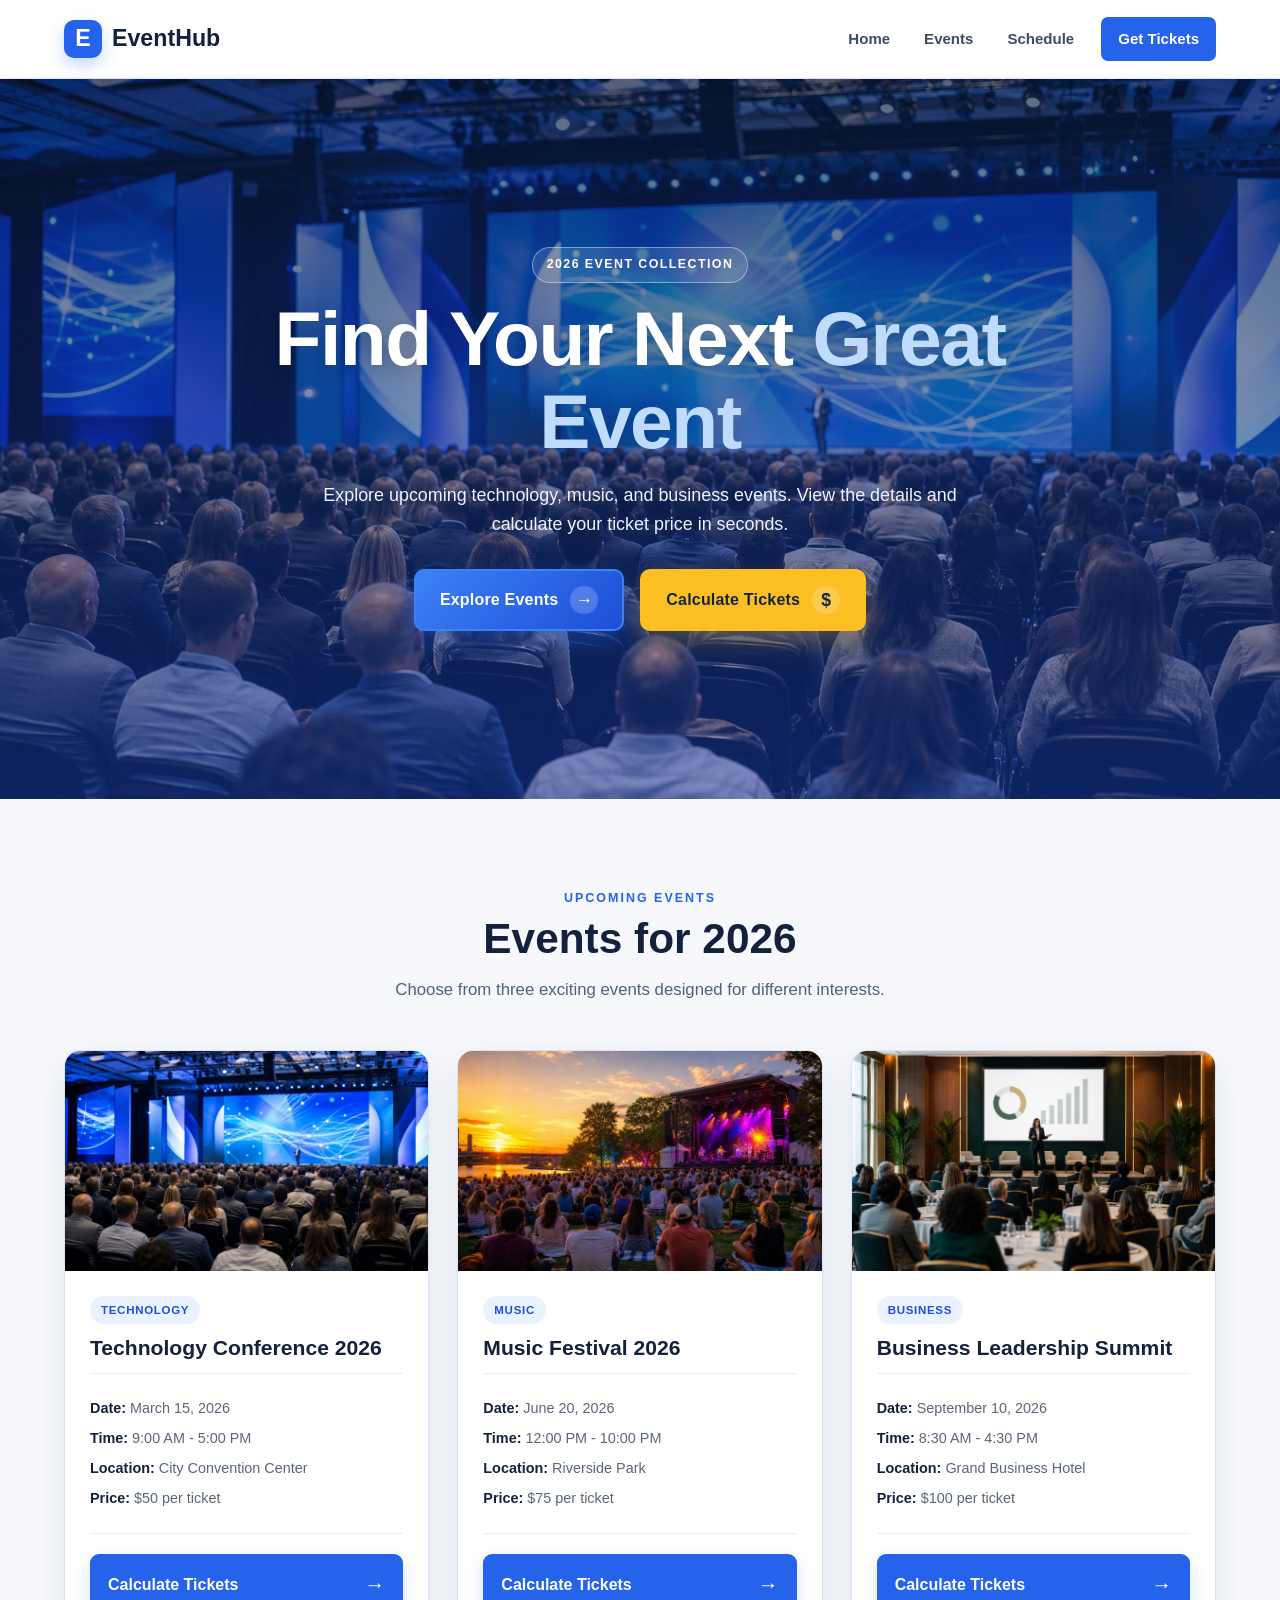
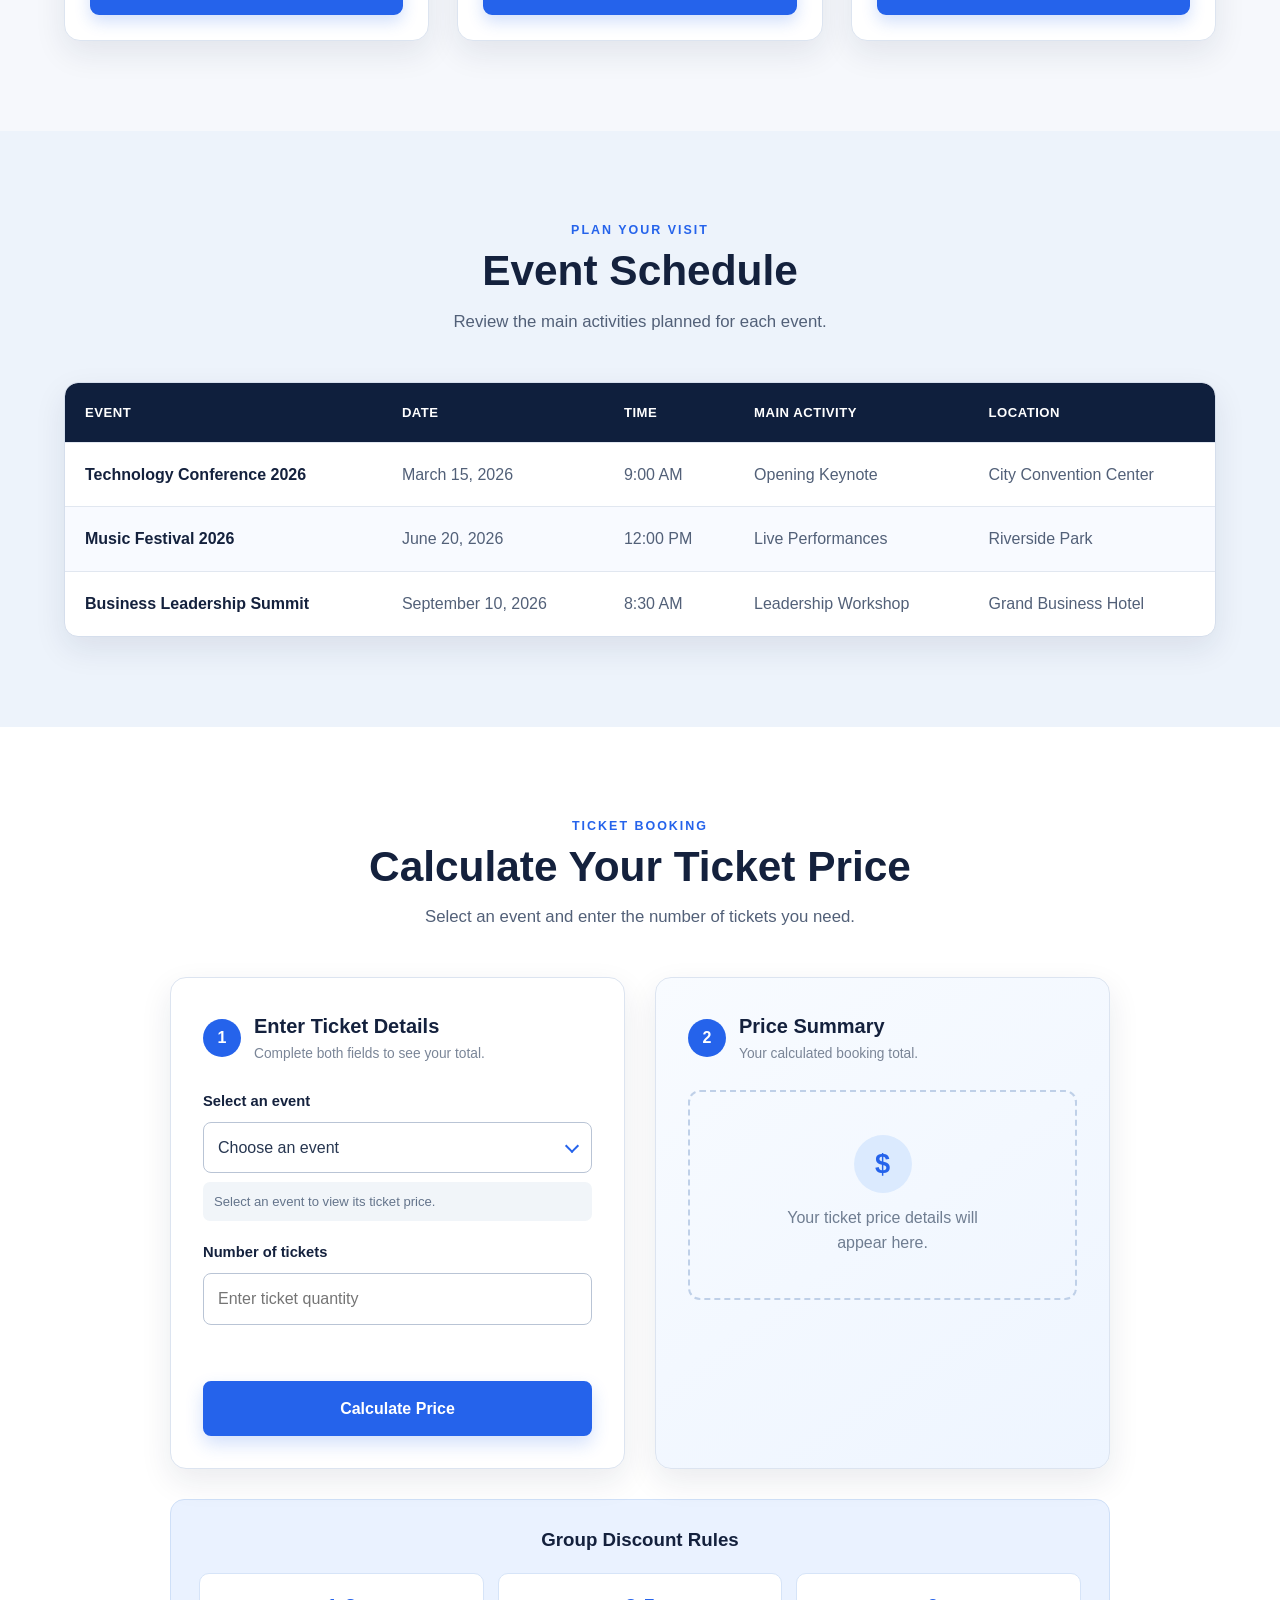
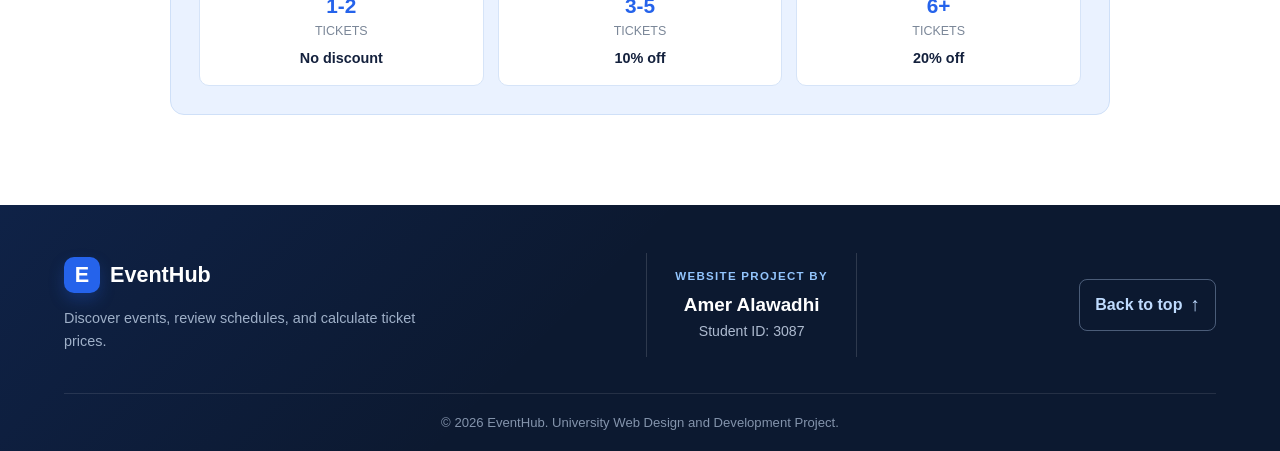
==== commit 55b29aab: "Improve mobile event price selector" ====
--- a/event-information-website/index.html
+++ b/event-information-website/index.html
@@ -190,12 +190,17 @@
 
                         <div class="form-group">
                             <label for="event-select">Select an event</label>
-                            <select id="event-select" name="event">
-                                <option value="">-- Choose an event --</option>
-                                <option value="technology">Technology Conference 2026 - $50</option>
-                                <option value="music">Music Festival 2026 - $75</option>
-                                <option value="business">Business Leadership Summit - $100</option>
-                            </select>
+                            <div class="select-wrapper">
+                                <select id="event-select" name="event">
+                                    <option value="">Choose an event</option>
+                                    <option value="technology">Technology - $50</option>
+                                    <option value="music">Music Festival - $75</option>
+                                    <option value="business">Business Summit - $100</option>
+                                </select>
+                            </div>
+                            <p class="selected-price" id="selected-price">
+                                Select an event to view its ticket price.
+                            </p>
                         </div>
 
                         <div class="form-group">
--- a/event-information-website/style.css
+++ b/event-information-website/style.css
@@ -487,6 +487,7 @@
 
 .ticket-form,
 .price-result {
+    min-width: 0;
     padding: 32px;
     border: 1px solid var(--border-color);
     border-radius: 16px;
@@ -506,7 +507,12 @@
     display: flex;
     align-items: center;
     gap: 13px;
+    min-width: 0;
     margin-bottom: 25px;
+}
+
+.form-heading div {
+    min-width: 0;
 }
 
 .form-heading > span {
@@ -534,6 +540,7 @@
 }
 
 .form-group {
+    min-width: 0;
     margin-bottom: 20px;
 }
 
@@ -547,6 +554,8 @@
 
 .form-group select,
 .form-group input {
+    display: block;
+    max-width: 100%;
     width: 100%;
     min-height: 49px;
     padding: 12px 14px;
@@ -558,6 +567,45 @@
     transition: border-color 0.2s ease, box-shadow 0.2s ease;
 }
 
+.select-wrapper {
+    position: relative;
+    min-width: 0;
+}
+
+.select-wrapper::after {
+    position: absolute;
+    top: 50%;
+    right: 15px;
+    width: 8px;
+    height: 8px;
+    border-right: 2px solid var(--primary-color);
+    border-bottom: 2px solid var(--primary-color);
+    content: "";
+    pointer-events: none;
+    transform: translateY(-70%) rotate(45deg);
+}
+
+.select-wrapper select {
+    padding-right: 42px;
+    appearance: none;
+    cursor: pointer;
+}
+
+.selected-price {
+    margin: 9px 0 0;
+    padding: 9px 11px;
+    border-radius: 7px;
+    color: #64748b;
+    background-color: #f1f5f9;
+    font-size: 0.82rem;
+}
+
+.selected-price.has-price {
+    color: #1d4ed8;
+    background-color: #eaf2ff;
+    font-weight: bold;
+}
+
 .form-group select:hover,
 .form-group input:hover {
     border-color: #8493aa;
@@ -922,6 +970,50 @@
         flex-direction: column;
     }
 
+    #tickets .container {
+        width: 94%;
+    }
+
+    #tickets .section-heading {
+        margin-bottom: 32px;
+    }
+
+    #tickets .section-heading h2 {
+        font-size: 2rem;
+    }
+
+    .ticket-form,
+    .price-result {
+        padding: 22px 18px;
+    }
+
+    .form-heading {
+        align-items: flex-start;
+        gap: 11px;
+    }
+
+    .form-heading > span {
+        flex-basis: 34px;
+        width: 34px;
+        height: 34px;
+    }
+
+    .form-heading h3 {
+        font-size: 1.12rem;
+    }
+
+    .form-group select,
+    .form-group input {
+        min-height: 52px;
+        padding-right: 38px;
+        padding-left: 10px;
+        font-size: 16px;
+    }
+
+    .selected-price {
+        font-size: 0.78rem;
+    }
+
     .result-details div {
         flex-direction: column;
         gap: 4px;
